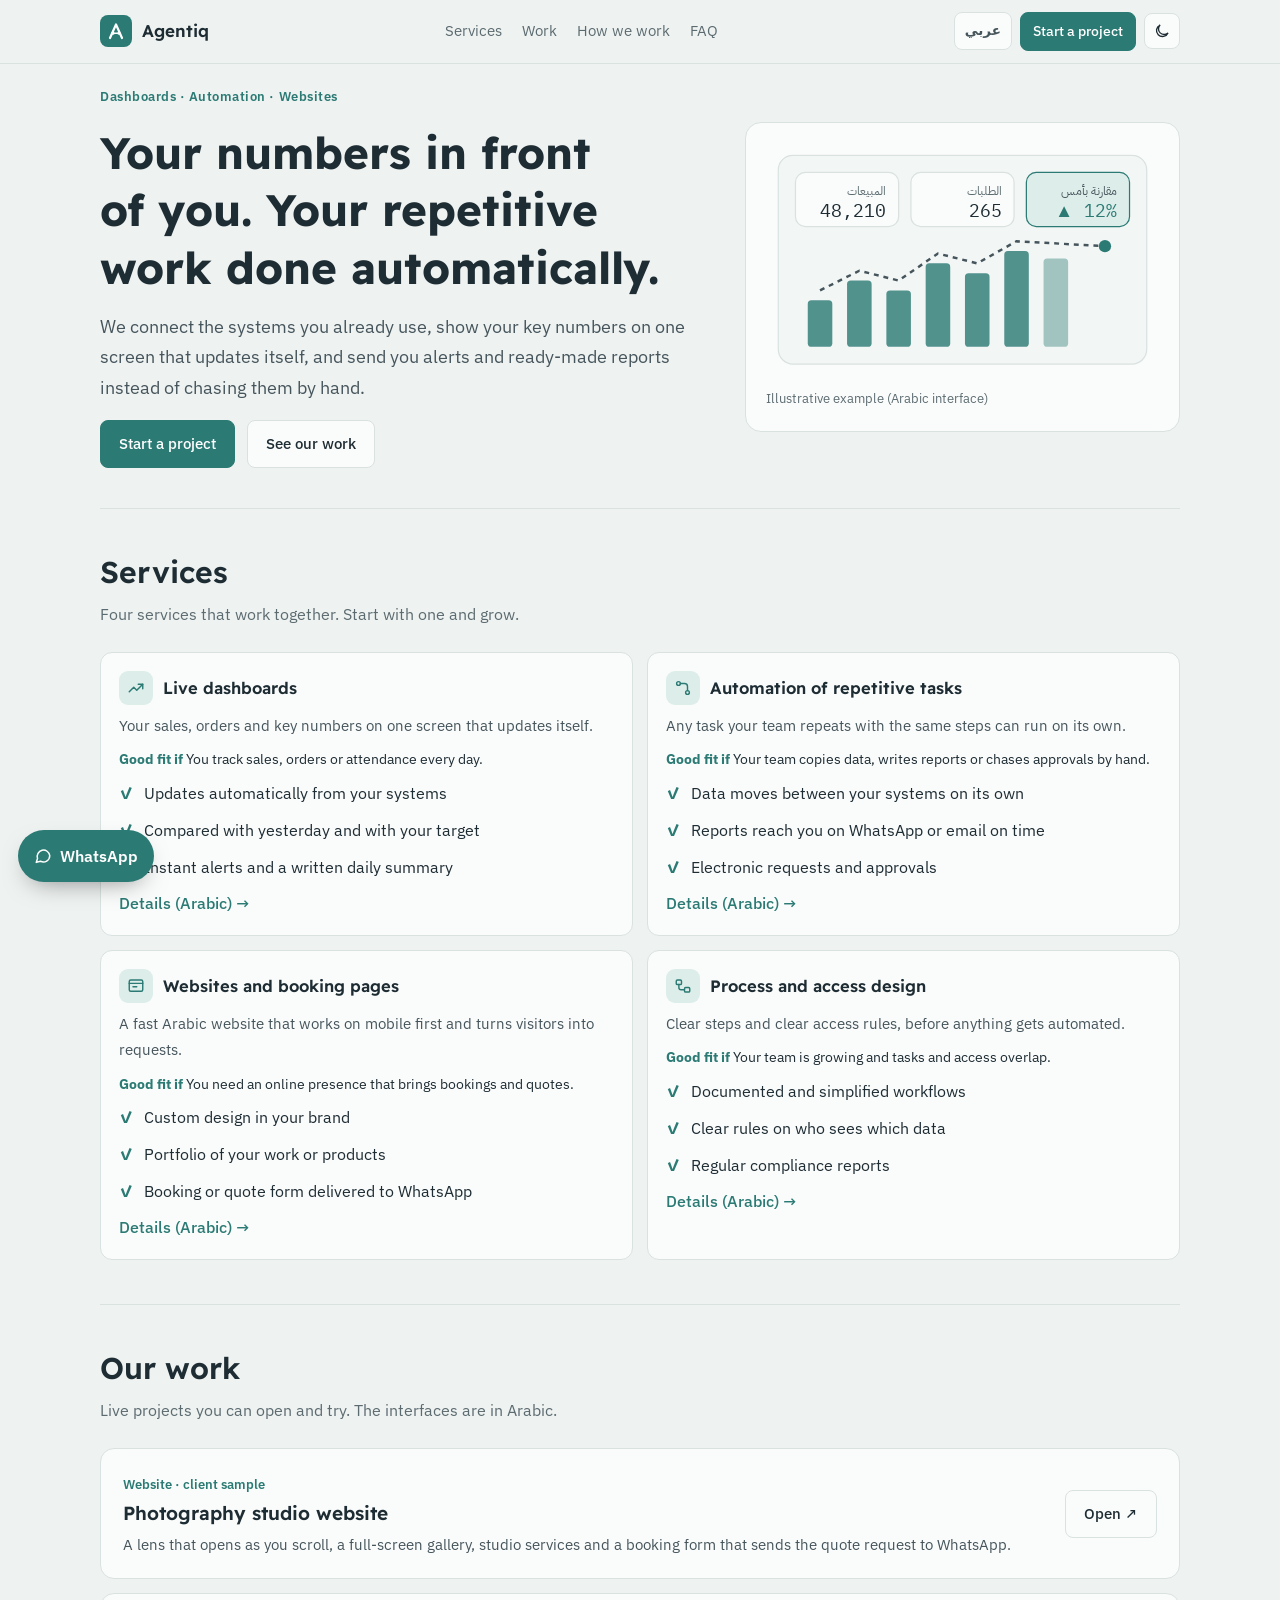
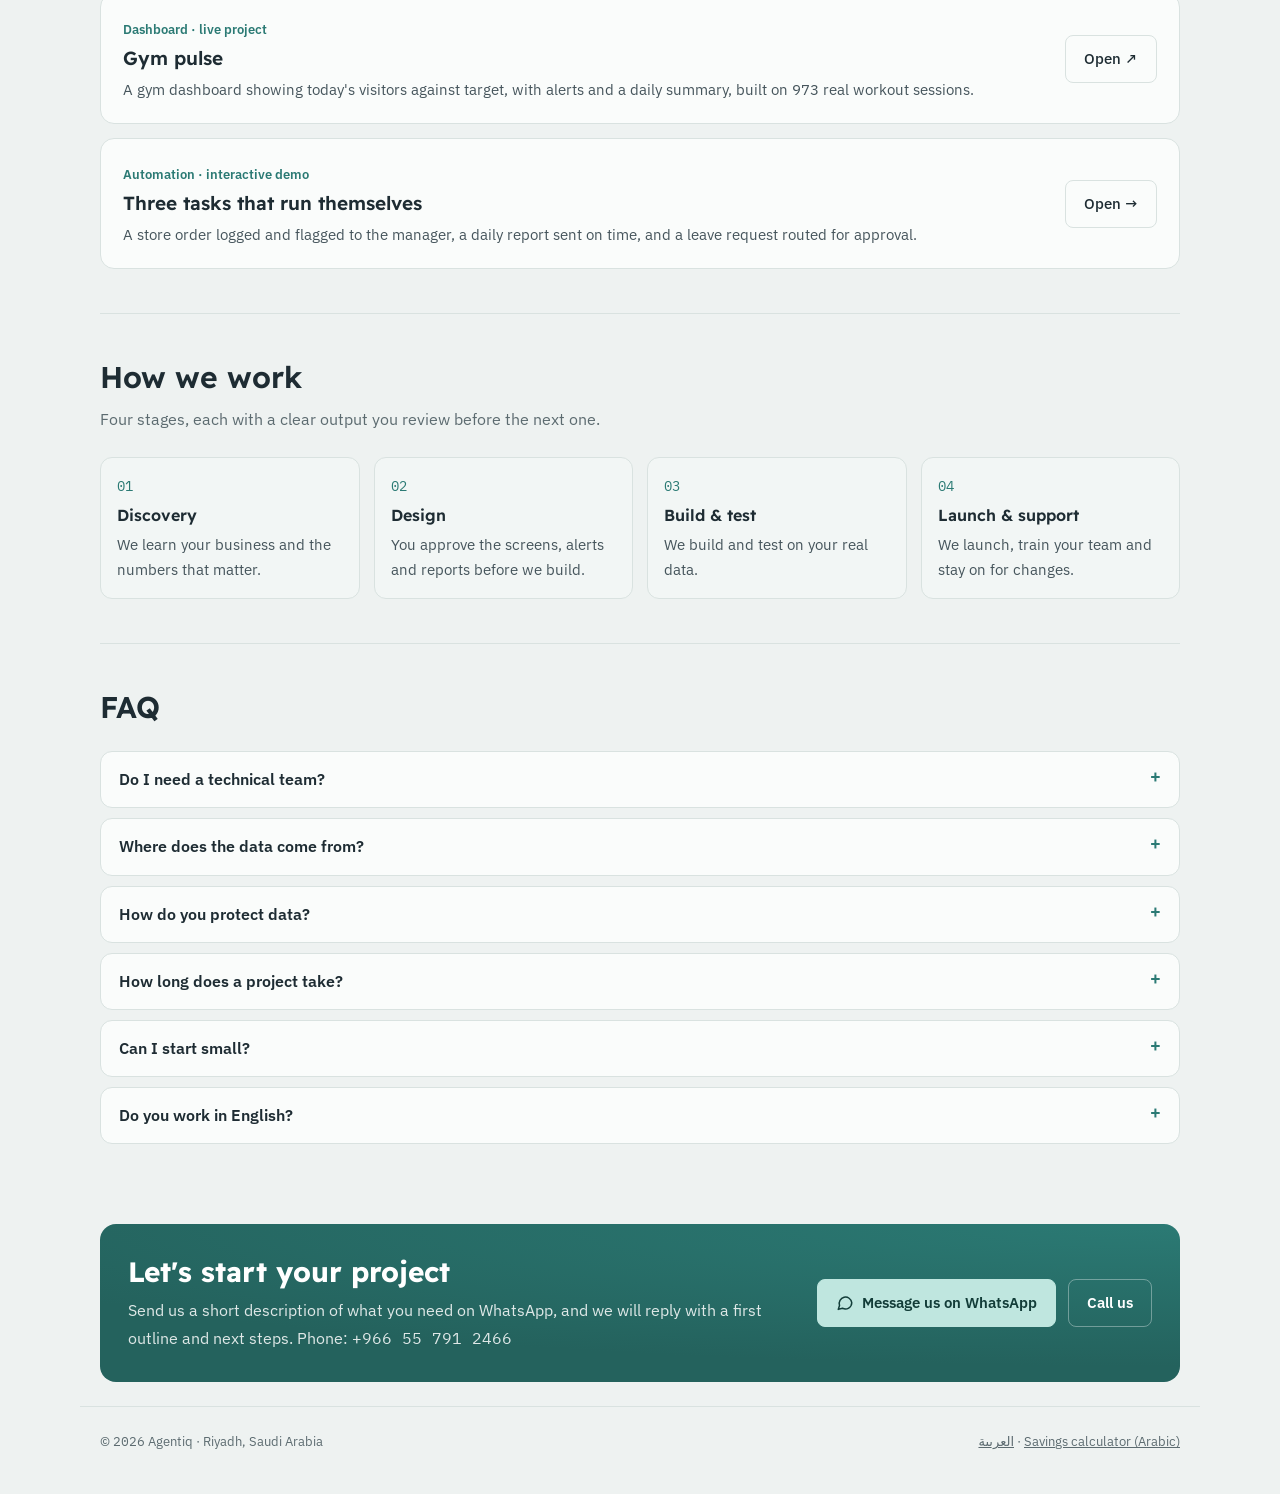
==== en/index.html @ 2d7ccf81 "صفحة لكل خدمة، نسخة إنجليزية، تجهيز قياس الزوار (معطّل حتى إضافة الكود) Co-Authored-By: Claude Opus " ====
<!doctype html>
<html lang="en" dir="ltr">
<head>
<meta charset="utf-8">
<meta name="viewport" content="width=device-width, initial-scale=1, viewport-fit=cover">
<title>Agentiq | Live dashboards, automation and websites</title>
<meta name="description" content="Agentiq builds live dashboards for your business numbers, automates repetitive tasks, and designs websites with booking forms. Based in Riyadh, Saudi Arabia.">
<link rel="canonical" href="https://sarahalolayan.github.io/en/"><link rel="alternate" hreflang="ar" href="https://sarahalolayan.github.io/"><link rel="alternate" hreflang="en" href="https://sarahalolayan.github.io/en/"><link rel="alternate" hreflang="x-default" href="https://sarahalolayan.github.io/">
<meta name="theme-color" content="#121B20" media="(prefers-color-scheme: dark)">
<meta name="theme-color" content="#EEF2F1" media="(prefers-color-scheme: light)">
<link rel="icon" href="data:image/svg+xml,%3Csvg xmlns='http://www.w3.org/2000/svg' viewBox='0 0 32 32'%3E%3Crect width='32' height='32' rx='8' fill='%232B7A74'/%3E%3Cpath d='M9 25 L16 8 L23 25' fill='none' stroke='white' stroke-width='3' stroke-linecap='round' stroke-linejoin='round'/%3E%3C/svg%3E">
<meta property="og:type" content="website"><meta property="og:site_name" content="Agentiq"><meta property="og:locale" content="en_US">
<meta property="og:url" content="https://sarahalolayan.github.io/en/"><meta property="og:title" content="Agentiq | Live dashboards, automation and websites"><meta property="og:description" content="Agentiq builds live dashboards for your business numbers, automates repetitive tasks, and designs websites with booking forms. Based in Riyadh, Saudi Arabia.">
<meta property="og:image" content="https://sarahalolayan.github.io/og.png"><meta name="twitter:card" content="summary_large_image">
<link rel="preconnect" href="https://fonts.googleapis.com"><link rel="preconnect" href="https://fonts.gstatic.com" crossorigin><link rel="stylesheet" href="https://fonts.googleapis.com/css2?family=IBM+Plex+Sans+Arabic:wght@400;500;600&family=IBM+Plex+Sans:wght@400;500;600&family=Readex+Pro:wght@500;600;700&family=IBM+Plex+Mono:wght@400;500&display=swap">
<link rel="stylesheet" href="/assets/site.css">
<script src="/assets/agentiq-config.js" defer></script>
<script type="application/ld+json">{"@context": "https://schema.org", "@type": "Organization", "name": "Agentiq", "url": "https://sarahalolayan.github.io/en/", "telephone": "+966557912466", "areaServed": "SA", "description": "Live dashboards, automation of repetitive tasks, websites with booking forms, and process design."}</script>
</head>
<body>
<a class="skip" href="#main">Skip to content</a>
<nav class="nav"><div class="wrap nav-in">
  <a class="brand" href="/en/" aria-label="Agentiq home"><span class="mark" aria-hidden="true"><svg width="20" height="20" viewBox="0 0 20 20" fill="none" stroke="currentColor" stroke-width="2.2" stroke-linecap="round" stroke-linejoin="round"><path d="M4 17 L10 3.5 L16 17"/><circle cx="7" cy="12.2" r="1.6" fill="currentColor" stroke="none"/><circle cx="13" cy="12.2" r="1.6" fill="currentColor" stroke="none"/><path d="M8.6 12.2 H11.4" stroke-width="1.6"/></svg></span><span>Agentiq</span></a>
  <div class="links" id="links"><a href="#services">Services</a><a href="#work">Work</a><a href="#how">How we work</a><a href="#faq">FAQ</a></div>
  <div class="nav-r"><a class="lang" href="/" lang="ar" hreflang="ar">عربي</a><a class="btn primary sm" href="#contact">Start a project</a>
    <button class="icon-btn" id="theme" type="button" aria-label="Toggle light and dark mode"><svg width="18" height="18" viewBox="0 0 24 24" fill="none" stroke="currentColor" stroke-width="1.8"><path d="M20 14.5A8 8 0 1 1 9.5 4a6.5 6.5 0 0 0 10.5 10.5z"/></svg></button>
    <button class="icon-btn menu-btn" id="menu" type="button" aria-label="Menu" aria-expanded="false" aria-controls="links"><svg width="18" height="18" viewBox="0 0 24 24" fill="none" stroke="currentColor" stroke-width="1.8" stroke-linecap="round"><path d="M4 7h16M4 12h16M4 17h16"/></svg></button></div>
</div></nav>
<main class="wrap" id="main" tabindex="-1">
  <header class="page-hero">
    <div class="txt">
      <span class="eyebrow">Dashboards · Automation · Websites</span>
      <h1>Your numbers in front of you. Your repetitive work done automatically.</h1>
      <p>We connect the systems you already use, show your key numbers on one screen that updates itself, and send you alerts and ready-made reports instead of chasing them by hand.</p>
      <div class="cta-row"><a class="btn primary" href="#contact">Start a project</a><a class="btn" href="#work">See our work</a></div>
    </div>
    <div class="hero-card"><svg viewBox="0 0 320 190" aria-hidden="true"><rect x="10" y="10" width="300" height="170" rx="12" fill="var(--sunk)" stroke="var(--line)"/>
  <rect x="24" y="24" width="84" height="44" rx="8" fill="var(--surface)" stroke="var(--line)"/><text x="98" y="42" text-anchor="end" font-size="10" fill="var(--muted)" font-family="IBM Plex Sans Arabic">المبيعات</text><text x="98" y="60" text-anchor="end" font-size="15" fill="var(--ink)" font-family="IBM Plex Mono">48,210</text>
  <rect x="118" y="24" width="84" height="44" rx="8" fill="var(--surface)" stroke="var(--line)"/><text x="192" y="42" text-anchor="end" font-size="10" fill="var(--muted)" font-family="IBM Plex Sans Arabic">الطلبات</text><text x="192" y="60" text-anchor="end" font-size="15" fill="var(--ink)" font-family="IBM Plex Mono">265</text>
  <rect x="212" y="24" width="84" height="44" rx="8" fill="var(--accent-soft)" stroke="var(--accent)"/><text x="286" y="42" text-anchor="end" font-size="10" fill="var(--ink-2)" font-family="IBM Plex Sans Arabic">مقارنة بأمس</text><text x="286" y="60" text-anchor="end" font-size="15" fill="var(--accent)" font-family="IBM Plex Mono">▲ 12%</text>
  <g fill="var(--accent)" opacity=".8"><rect x="34" y="128" width="20" height="38" rx="3"/><rect x="66" y="112" width="20" height="54" rx="3"/><rect x="98" y="120" width="20" height="46" rx="3"/><rect x="130" y="98" width="20" height="68" rx="3"/><rect x="162" y="106" width="20" height="60" rx="3"/><rect x="194" y="88" width="20" height="78" rx="3"/><rect x="226" y="94" width="20" height="72" rx="3" opacity=".5"/></g>
  <path fill="none" d="M44 120 L76 104 L108 112 L140 90 L172 98 L204 80 L276 84" fill="none" stroke="var(--ink-2)" stroke-width="2" stroke-dasharray="4 4"/><circle cx="276" cy="84" r="5" fill="var(--accent)"/></svg><span class="cap">Illustrative example (Arabic interface)</span></div>
  </header>

  <section class="block" id="services"><div class="block-head"><h2>Services</h2><p>Four services that work together. Start with one and grow.</p></div><div class="grid g2"><article class="tile"><h3><span class="ic"><svg width="18" height="18" viewBox="0 0 24 24" fill="none" stroke="currentColor" stroke-width="1.9" stroke-linecap="round" stroke-linejoin="round" aria-hidden="true"><path d="M3 17l6-6 4 4 8-8"/><path d="M15 7h6v6"/></svg></span>Live dashboards</h3><p>Your sales, orders and key numbers on one screen that updates itself.</p><p style="font-size:14px;color:var(--ink)"><b style="color:var(--accent)">Good fit if</b> You track sales, orders or attendance every day.</p>
      <ul class="checks" style="font-size:14px"><li>Updates automatically from your systems</li><li>Compared with yesterday and with your target</li><li>Instant alerts and a written daily summary</li></ul><a href="/services/dashboards/" hreflang="ar" style="font-weight:500;text-decoration:none">Details (Arabic) →</a></article><article class="tile"><h3><span class="ic"><svg width="18" height="18" viewBox="0 0 24 24" fill="none" stroke="currentColor" stroke-width="1.9" stroke-linecap="round" stroke-linejoin="round" aria-hidden="true"><circle cx="6" cy="6" r="2.5"/><circle cx="18" cy="18" r="2.5"/><path d="M8.5 6H14a4 4 0 0 1 4 4v5.5"/></svg></span>Automation of repetitive tasks</h3><p>Any task your team repeats with the same steps can run on its own.</p><p style="font-size:14px;color:var(--ink)"><b style="color:var(--accent)">Good fit if</b> Your team copies data, writes reports or chases approvals by hand.</p>
      <ul class="checks" style="font-size:14px"><li>Data moves between your systems on its own</li><li>Reports reach you on WhatsApp or email on time</li><li>Electronic requests and approvals</li></ul><a href="/services/automation/" hreflang="ar" style="font-weight:500;text-decoration:none">Details (Arabic) →</a></article><article class="tile"><h3><span class="ic"><svg width="18" height="18" viewBox="0 0 24 24" fill="none" stroke="currentColor" stroke-width="1.9" stroke-linecap="round" stroke-linejoin="round" aria-hidden="true"><rect x="3" y="4" width="18" height="15" rx="2"/><path d="M3 8.5h18"/><path d="M8 13h5"/></svg></span>Websites and booking pages</h3><p>A fast Arabic website that works on mobile first and turns visitors into requests.</p><p style="font-size:14px;color:var(--ink)"><b style="color:var(--accent)">Good fit if</b> You need an online presence that brings bookings and quotes.</p>
      <ul class="checks" style="font-size:14px"><li>Custom design in your brand</li><li>Portfolio of your work or products</li><li>Booking or quote form delivered to WhatsApp</li></ul><a href="/services/websites/" hreflang="ar" style="font-weight:500;text-decoration:none">Details (Arabic) →</a></article><article class="tile"><h3><span class="ic"><svg width="18" height="18" viewBox="0 0 24 24" fill="none" stroke="currentColor" stroke-width="1.9" stroke-linecap="round" stroke-linejoin="round" aria-hidden="true"><rect x="3" y="4" width="7" height="6" rx="1.5"/><rect x="14" y="14" width="7" height="6" rx="1.5"/><path d="M6.5 10v4a3 3 0 0 0 3 3H14"/></svg></span>Process and access design</h3><p>Clear steps and clear access rules, before anything gets automated.</p><p style="font-size:14px;color:var(--ink)"><b style="color:var(--accent)">Good fit if</b> Your team is growing and tasks and access overlap.</p>
      <ul class="checks" style="font-size:14px"><li>Documented and simplified workflows</li><li>Clear rules on who sees which data</li><li>Regular compliance reports</li></ul><a href="/services/process/" hreflang="ar" style="font-weight:500;text-decoration:none">Details (Arabic) →</a></article></div></section>
  <section class="block" id="work"><div class="block-head"><h2>Our work</h2><p>Live projects you can open and try. The interfaces are in Arabic.</p></div><div class="grid"><div class="example"><div><small>Website · client sample</small><h3>Photography studio website</h3><p>A lens that opens as you scroll, a full-screen gallery, studio services and a booking form that sends the quote request to WhatsApp.</p></div><a class="btn" href="https://sarahalolayan.github.io/demos/bahrawi/" target="_blank" rel="noopener">Open ↗</a></div><div class="example"><div><small>Dashboard · live project</small><h3>Gym pulse</h3><p>A gym dashboard showing today's visitors against target, with alerts and a daily summary, built on 973 real workout sessions.</p></div><a class="btn" href="https://sarahalolayan.github.io/nabd-alnadi/" target="_blank" rel="noopener">Open ↗</a></div><div class="example"><div><small>Automation · interactive demo</small><h3>Three tasks that run themselves</h3><p>A store order logged and flagged to the manager, a daily report sent on time, and a leave request routed for approval.</p></div><a class="btn" href="https://sarahalolayan.github.io/#lab">Open →</a></div></div></section>
  <section class="block" id="how"><div class="block-head"><h2>How we work</h2><p>Four stages, each with a clear output you review before the next one.</p></div><ol class="steps"><li><span class="n">01</span><h3>Discovery</h3><p>We learn your business and the numbers that matter.</p></li><li><span class="n">02</span><h3>Design</h3><p>You approve the screens, alerts and reports before we build.</p></li><li><span class="n">03</span><h3>Build & test</h3><p>We build and test on your real data.</p></li><li><span class="n">04</span><h3>Launch & support</h3><p>We launch, train your team and stay on for changes.</p></li></ol></section>
  <section class="block" id="faq"><div class="block-head"><h2>FAQ</h2></div><div class="faqs"><details class="faq"><summary>Do I need a technical team?</summary><p>No. We build and connect everything; your team just uses the result.</p></details><details class="faq"><summary>Where does the data come from?</summary><p>From the systems you already use: Excel or Google Sheets, your online store (Salla, Zid), point of sale, or a database.</p></details><details class="faq"><summary>How do you protect data?</summary><p>Each user gets only the access they need, and the data stays yours.</p></details><details class="faq"><summary>How long does a project take?</summary><p>It depends on the scope. We set the timeline after the discovery session, before any work starts.</p></details><details class="faq"><summary>Can I start small?</summary><p>Yes. Start with one dashboard or one automated task, then grow.</p></details><details class="faq"><summary>Do you work in English?</summary><p>Yes. We work in Arabic and English. Most of our live samples are in Arabic.</p></details></div></section>
  <div class="band" id="contact"><div><h2>Let's start your project</h2><p>Send us a short description of what you need on WhatsApp, and we will reply with a first outline and next steps. Phone: <span class="num">+966 55 791 2466</span></p></div>
    <div class="cta-row"><a class="btn" href="https://wa.me/966557912466?text=Hello%2C%20I%20would%20like%20to%20discuss%20a%20project%20with%20Agentiq." target="_blank" rel="noopener"><svg width="18" height="18" viewBox="0 0 24 24" fill="none" stroke="currentColor" stroke-width="2" stroke-linecap="round" stroke-linejoin="round" aria-hidden="true"><path d="M21 11.5a8.4 8.4 0 0 1-12.4 7.4L3 20.5l1.7-5.3A8.4 8.4 0 1 1 21 11.5z"/></svg>Message us on WhatsApp</a><a class="btn ghost" href="tel:+966557912466">Call us</a></div></div>
</main>
<footer class="wrap"><span>© <span class="num" id="year">2026</span> Agentiq · Riyadh, Saudi Arabia</span><span><a href="/" lang="ar">العربية</a> · <a href="/hours/" lang="ar">Savings calculator (Arabic)</a></span></footer>
<a class="fab" href="https://wa.me/966557912466?text=Hello%2C%20I%20would%20like%20to%20discuss%20a%20project%20with%20Agentiq." target="_blank" rel="noopener" aria-label="Message us on WhatsApp"><svg width="18" height="18" viewBox="0 0 24 24" fill="none" stroke="currentColor" stroke-width="2" stroke-linecap="round" stroke-linejoin="round" aria-hidden="true"><path d="M21 11.5a8.4 8.4 0 0 1-12.4 7.4L3 20.5l1.7-5.3A8.4 8.4 0 1 1 21 11.5z"/></svg><span>WhatsApp</span></a>
<script src="/assets/site.js" defer></script>
</body></html>
---- assets/site.css ----
/* Shared styles for the service pages and the English page. Same calm teal palette as the home page. */
[hidden]{display:none!important}
.sr-only{position:absolute!important;width:1px;height:1px;padding:0;margin:-1px;overflow:hidden;clip:rect(0 0 0 0);white-space:nowrap;border:0}
:root{
  --bg:#EEF2F1; --surface:#FAFCFB; --sunk:#F2F6F5; --ink:#1E2C33; --ink-2:#46555C; --muted:#5C6B70; --line:#D9E2E0; --grid:#E6ECEA;
  --accent:#2B7A74; --accent-ink:#FFFFFF; --accent-soft:#DDEEEA; --mint:#BFE6DF; --deep:#24625D; --deep-2:#2B7A74;
  --f-display:"Readex Pro","IBM Plex Sans Arabic",Tahoma,sans-serif;
  --f-body:"IBM Plex Sans Arabic",Tahoma,"Segoe UI",sans-serif;
  --f-data:"IBM Plex Mono",ui-monospace,Consolas,monospace;
}
@media (prefers-color-scheme: dark){:root:not([data-theme="light"]){
  --bg:#121B20; --surface:#18242A; --sunk:#151F25; --ink:#D5DFE0; --ink-2:#AFBDBF; --muted:#8A9A9C; --line:#273539; --grid:#202D32;
  --accent:#5FAFA6; --accent-ink:#0E2422; --accent-soft:#1C3633; --mint:#A9D9D1; --deep:#1C4B47; --deep-2:#245A55; color-scheme:dark}}
:root[data-theme="dark"]{
  --bg:#121B20; --surface:#18242A; --sunk:#151F25; --ink:#D5DFE0; --ink-2:#AFBDBF; --muted:#8A9A9C; --line:#273539; --grid:#202D32;
  --accent:#5FAFA6; --accent-ink:#0E2422; --accent-soft:#1C3633; --mint:#A9D9D1; --deep:#1C4B47; --deep-2:#245A55; color-scheme:dark}
html[lang="en"]{--f-display:"Readex Pro",system-ui,sans-serif;--f-body:"IBM Plex Sans",system-ui,"Segoe UI",sans-serif}

*{box-sizing:border-box}
html{scroll-behavior:smooth}
body{margin:0;background:var(--bg);color:var(--ink);font-family:var(--f-body);font-size:16px;line-height:1.75}
.wrap{max-width:1120px;margin-inline:auto;padding-inline:20px}
h1,h2,h3{font-family:var(--f-display);text-wrap:balance;margin:0;line-height:1.3}
p{margin:0}
a{color:var(--accent)}
button{font:inherit;color:inherit}
:focus-visible{outline:2px solid var(--accent);outline-offset:2px}
.num{font-family:var(--f-data);font-variant-numeric:tabular-nums;direction:ltr;unicode-bidi:isolate}
.skip{position:absolute;inset-inline-start:12px;top:-60px;background:var(--surface);padding:8px 14px;border-radius:8px;z-index:50}
.skip:focus{top:12px}

/* nav */
.nav{position:sticky;top:env(safe-area-inset-top,0px);z-index:20;background:color-mix(in srgb,var(--bg) 90%,transparent);backdrop-filter:blur(8px);border-bottom:1px solid var(--line)}
.nav-in{display:flex;align-items:center;justify-content:space-between;gap:16px;padding-block:12px}
.brand{display:flex;align-items:center;gap:10px;font-family:var(--f-display);font-weight:600;font-size:17px;color:var(--ink);text-decoration:none}
.mark{width:32px;height:32px;border-radius:8px;background:var(--accent);color:var(--accent-ink);display:grid;place-items:center}
.links{display:flex;gap:20px;font-size:15px;align-items:center}
.links a{color:var(--muted);text-decoration:none}
.links a:hover,.links a[aria-current="page"]{color:var(--ink)}
.nav-r{display:flex;gap:8px;align-items:center}
.icon-btn{width:36px;height:36px;border-radius:8px;border:1px solid var(--line);background:var(--surface);display:grid;place-items:center;cursor:pointer}
.menu-btn{display:none}
.lang{font-size:13.5px;font-weight:600;padding:6px 10px;border:1px solid var(--line);border-radius:8px;text-decoration:none;color:var(--ink-2);background:var(--surface)}

/* buttons */
.btn{display:inline-flex;align-items:center;justify-content:center;gap:8px;padding:10px 18px;border-radius:8px;border:1px solid var(--line);background:var(--surface);color:var(--ink);text-decoration:none;cursor:pointer;font-weight:500;font-size:15px}
.btn:hover{border-color:var(--ink-2)}
.btn.primary{background:var(--accent);border-color:var(--accent);color:var(--accent-ink)}
.btn.primary:hover{filter:brightness(1.06)}
.btn.sm{padding:6px 12px;font-size:14px}
.cta-row{display:flex;gap:12px;flex-wrap:wrap}

/* page head */
.crumbs{font-size:13.5px;color:var(--muted);padding-top:22px;display:flex;gap:8px;flex-wrap:wrap}
.crumbs a{color:var(--muted);text-decoration:none}
.crumbs a:hover{color:var(--ink)}
.page-hero{display:grid;grid-template-columns:minmax(0,1.4fr) minmax(0,1fr);gap:36px;align-items:center;padding-block:22px 40px}
.page-hero .txt{display:grid;gap:16px}
.eyebrow{font-size:13px;letter-spacing:.04em;color:var(--accent);font-weight:600}
.page-hero h1{font-size:clamp(28px,4.4vw,44px);font-weight:700}
.page-hero p{color:var(--ink-2);font-size:17.5px;max-width:60ch}
.hero-card{background:var(--surface);border:1px solid var(--line);border-radius:16px;padding:20px;display:grid;gap:12px}
.hero-card svg{width:100%;height:auto;display:block}
.hero-card .cap{font-size:13px;color:var(--muted)}

/* sections */
section.block{padding-block:44px;display:grid;gap:24px;border-top:1px solid var(--line)}
.block-head{display:grid;gap:8px;max-width:680px}
.block-head h2{font-size:clamp(23px,3vw,30px);font-weight:600}
.block-head p{color:var(--muted)}
.grid{display:grid;gap:14px}
.g2{grid-template-columns:repeat(2,minmax(0,1fr))}
.g3{grid-template-columns:repeat(3,minmax(0,1fr))}
.g4{grid-template-columns:repeat(4,minmax(0,1fr))}
.tile{background:var(--surface);border:1px solid var(--line);border-radius:12px;padding:18px;display:grid;gap:8px;align-content:start}
.tile h3{font-size:16.5px;font-weight:600;display:flex;gap:10px;align-items:center}
.tile p{color:var(--ink-2);font-size:15px}
.tile .ic{width:34px;height:34px;border-radius:9px;background:var(--accent-soft);color:var(--accent);display:grid;place-items:center;flex:none}
.checks{list-style:none;margin:0;padding:0;display:grid;gap:10px}
.checks li{display:flex;gap:10px;align-items:baseline;font-size:15.5px}
.checks li::before{content:"✓";color:var(--accent);font-weight:700;flex:none}
.example{display:grid;grid-template-columns:minmax(0,1fr) auto;gap:18px;align-items:center;background:var(--surface);border:1px solid var(--line);border-radius:14px;padding:20px 22px}
.example small{color:var(--accent);font-weight:600;font-size:12.5px}
.example h3{font-size:19px;font-weight:600;margin-top:4px}
.example p{color:var(--ink-2);font-size:15px;margin-top:6px}
.steps{list-style:none;margin:0;padding:0;display:grid;grid-template-columns:repeat(4,minmax(0,1fr));gap:14px;counter-reset:s}
.steps li{display:grid;gap:6px;padding:16px;border-radius:12px;background:var(--sunk);border:1px solid var(--line)}
.steps .n{font-family:var(--f-data);color:var(--accent);font-size:14px}
.steps h3{font-size:16px;font-weight:600}
.steps p{font-size:14.5px;color:var(--ink-2)}
.faqs{display:grid;gap:10px}
.faq{background:var(--surface);border:1px solid var(--line);border-radius:12px;padding:14px 18px}
.faq summary{cursor:pointer;font-weight:600;font-size:15.5px;list-style:none;display:flex;justify-content:space-between;gap:12px}
.faq summary::-webkit-details-marker{display:none}
.faq summary::after{content:"+";color:var(--accent);font-family:var(--f-data);font-size:18px;line-height:1}
.faq[open] summary::after{content:"−"}
.faq p{margin-top:8px;color:var(--ink-2);font-size:15px}
.band{border-radius:16px;padding:30px 28px;background:radial-gradient(120% 90% at 100% 0%,var(--deep-2),var(--deep));color:#fff;display:grid;grid-template-columns:minmax(0,1fr) auto;gap:20px;align-items:center;margin-block:36px 24px}
.band h2{font-size:clamp(21px,2.8vw,28px)}
.band p{opacity:.85;margin-top:6px}
.band .btn{background:var(--mint);border-color:var(--mint);color:#123C38;font-weight:600}
.band .btn.ghost{background:transparent;color:#fff;border-color:rgba(255,255,255,.35)}
.others{display:grid;grid-template-columns:repeat(3,minmax(0,1fr));gap:12px}
.others a{display:grid;gap:2px;padding:14px 16px;border-radius:12px;border:1px solid var(--line);background:var(--surface);text-decoration:none;color:var(--ink)}
.others a:hover{border-color:var(--accent)}
.others b{font-weight:600}
.others small{color:var(--muted)}
footer{padding-block:24px 40px;color:var(--muted);font-size:13px;border-top:1px solid var(--line);display:flex;justify-content:space-between;gap:12px;flex-wrap:wrap}
footer a{color:var(--muted)}
.fab{position:fixed;inset-inline-start:18px;bottom:calc(18px + env(safe-area-inset-bottom,0px));z-index:30;display:flex;align-items:center;gap:8px;padding:12px 16px;border-radius:99px;background:var(--accent);color:var(--accent-ink);text-decoration:none;font-weight:600;box-shadow:0 10px 26px -12px rgba(0,0,0,.5)}

@media (max-width:900px){
  .page-hero{grid-template-columns:minmax(0,1fr)}
  .g3,.g4,.steps,.others{grid-template-columns:repeat(2,minmax(0,1fr))}
  .band{grid-template-columns:minmax(0,1fr)}
}
@media (max-width:720px){
  .links{display:none}
  .links.open{display:grid;position:absolute;top:100%;inset-inline:0;background:var(--surface);border-bottom:1px solid var(--line);padding:12px 20px;gap:12px}
  .menu-btn{display:grid}
}
@media (max-width:560px){
  .wrap{padding-inline:16px}
  .g2,.g3,.g4,.steps,.others{grid-template-columns:minmax(0,1fr)}
  .example{grid-template-columns:minmax(0,1fr)}
  .fab span{display:none}
}
@media (prefers-reduced-motion:reduce){*{animation:none!important;transition:none!important}html{scroll-behavior:auto}}
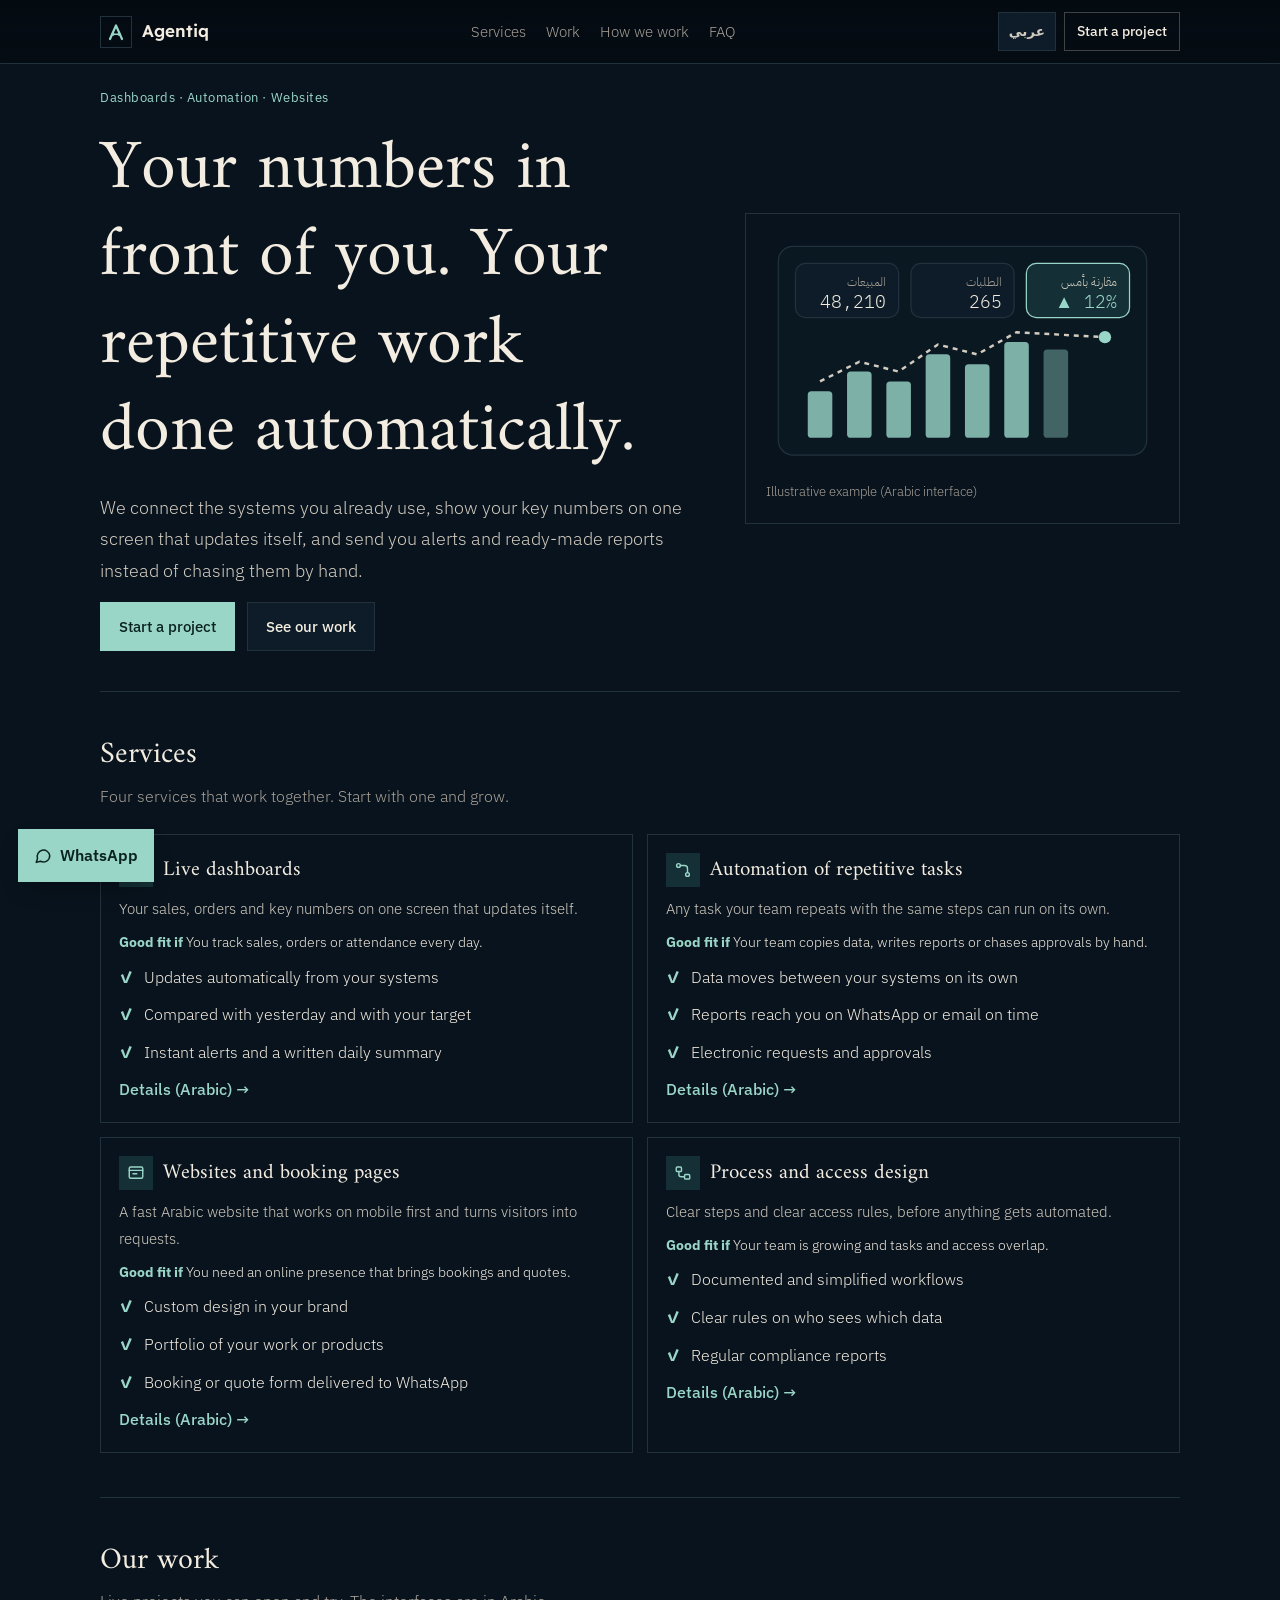
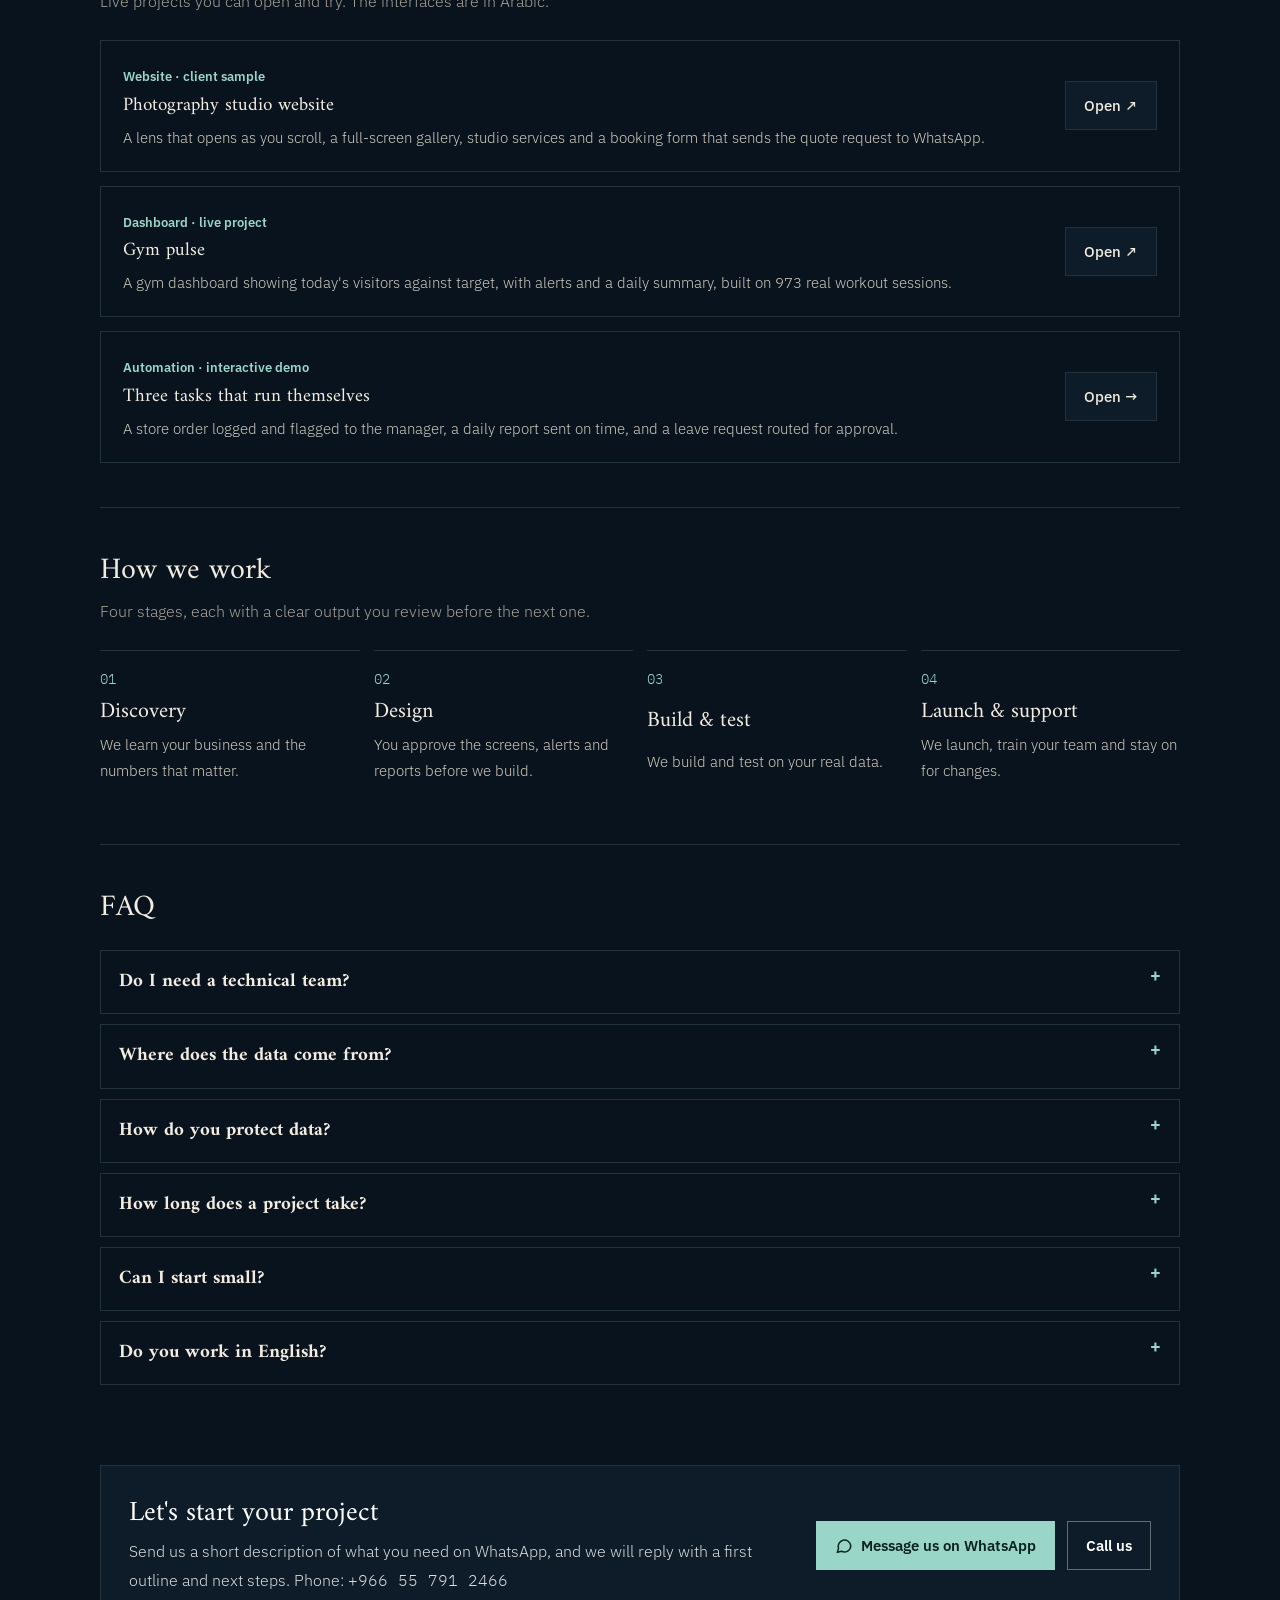
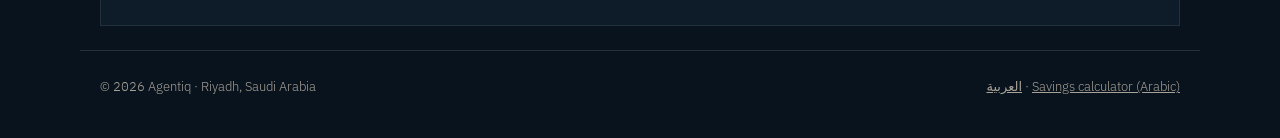
==== commit f3504fd9: "توحيد كل الصفحات على الأسلوب السينمائي: الخدمات، الإنجليزية، الحاسبة، وجرّب بنفسك Co-Authored-By: Cl" ====
--- a/en/index.html
+++ b/en/index.html
@@ -6,13 +6,12 @@
 <title>Agentiq | Live dashboards, automation and websites</title>
 <meta name="description" content="Agentiq builds live dashboards for your business numbers, automates repetitive tasks, and designs websites with booking forms. Based in Riyadh, Saudi Arabia.">
 <link rel="canonical" href="https://sarahalolayan.github.io/en/"><link rel="alternate" hreflang="ar" href="https://sarahalolayan.github.io/"><link rel="alternate" hreflang="en" href="https://sarahalolayan.github.io/en/"><link rel="alternate" hreflang="x-default" href="https://sarahalolayan.github.io/">
-<meta name="theme-color" content="#121B20" media="(prefers-color-scheme: dark)">
-<meta name="theme-color" content="#EEF2F1" media="(prefers-color-scheme: light)">
-<link rel="icon" href="data:image/svg+xml,%3Csvg xmlns='http://www.w3.org/2000/svg' viewBox='0 0 32 32'%3E%3Crect width='32' height='32' rx='8' fill='%232B7A74'/%3E%3Cpath d='M9 25 L16 8 L23 25' fill='none' stroke='white' stroke-width='3' stroke-linecap='round' stroke-linejoin='round'/%3E%3C/svg%3E">
+<meta name="theme-color" content="#08131d">
+<link rel="icon" href="data:image/svg+xml,%3Csvg xmlns='http://www.w3.org/2000/svg' viewBox='0 0 32 32'%3E%3Crect width='32' height='32' rx='8' fill='%2308131d'/%3E%3Cpath d='M9 25 L16 8 L23 25' fill='none' stroke='%239ad6c8' stroke-width='3' stroke-linecap='round' stroke-linejoin='round'/%3E%3C/svg%3E">
 <meta property="og:type" content="website"><meta property="og:site_name" content="Agentiq"><meta property="og:locale" content="en_US">
 <meta property="og:url" content="https://sarahalolayan.github.io/en/"><meta property="og:title" content="Agentiq | Live dashboards, automation and websites"><meta property="og:description" content="Agentiq builds live dashboards for your business numbers, automates repetitive tasks, and designs websites with booking forms. Based in Riyadh, Saudi Arabia.">
 <meta property="og:image" content="https://sarahalolayan.github.io/og.png"><meta name="twitter:card" content="summary_large_image">
-<link rel="preconnect" href="https://fonts.googleapis.com"><link rel="preconnect" href="https://fonts.gstatic.com" crossorigin><link rel="stylesheet" href="https://fonts.googleapis.com/css2?family=IBM+Plex+Sans+Arabic:wght@400;500;600&family=IBM+Plex+Sans:wght@400;500;600&family=Readex+Pro:wght@500;600;700&family=IBM+Plex+Mono:wght@400;500&display=swap">
+<link rel="preconnect" href="https://fonts.googleapis.com"><link rel="preconnect" href="https://fonts.gstatic.com" crossorigin><link rel="stylesheet" href="https://fonts.googleapis.com/css2?family=Amiri:wght@400;700&family=IBM+Plex+Sans+Arabic:wght@300;400;500;600&family=IBM+Plex+Sans:wght@300;400;500;600&family=Readex+Pro:wght@500;600;700&family=IBM+Plex+Mono:wght@400;500&display=swap">
 <link rel="stylesheet" href="/assets/site.css">
 <script src="/assets/agentiq-config.js" defer></script>
 <script type="application/ld+json">{"@context": "https://schema.org", "@type": "Organization", "name": "Agentiq", "url": "https://sarahalolayan.github.io/en/", "telephone": "+966557912466", "areaServed": "SA", "description": "Live dashboards, automation of repetitive tasks, websites with booking forms, and process design."}</script>
--- a/assets/site.css
+++ b/assets/site.css
@@ -1,49 +1,47 @@
-/* Shared styles for the service pages and the English page. Same calm teal palette as the home page. */
+/* Shared styles for the service pages and the English page, in the home page's look: deep navy, cream text, mint accent, Amiri headings, straight edges. */
 [hidden]{display:none!important}
 .sr-only{position:absolute!important;width:1px;height:1px;padding:0;margin:-1px;overflow:hidden;clip:rect(0 0 0 0);white-space:nowrap;border:0}
 :root{
-  --bg:#EEF2F1; --surface:#FAFCFB; --sunk:#F2F6F5; --ink:#1E2C33; --ink-2:#46555C; --muted:#5C6B70; --line:#D9E2E0; --grid:#E6ECEA;
-  --accent:#2B7A74; --accent-ink:#FFFFFF; --accent-soft:#DDEEEA; --mint:#BFE6DF; --deep:#24625D; --deep-2:#2B7A74;
-  --f-display:"Readex Pro","IBM Plex Sans Arabic",Tahoma,sans-serif;
+  --bg:#08131d; --surface:#0d1c28; --sunk:#0a1822; --ink:#f3ece0; --ink-2:#d2cbbf; --muted:#a8a197; --line:#22323d; --grid:#162630;
+  --accent:#9ad6c8; --accent-ink:#0b231f; --accent-soft:#143036; --mint:#9ad6c8; --deep:#102a33; --deep-2:#16343e;
+  --f-display:Amiri,"Noto Naskh Arabic",serif;
   --f-body:"IBM Plex Sans Arabic",Tahoma,"Segoe UI",sans-serif;
   --f-data:"IBM Plex Mono",ui-monospace,Consolas,monospace;
+  color-scheme:dark;
 }
-@media (prefers-color-scheme: dark){:root:not([data-theme="light"]){
-  --bg:#121B20; --surface:#18242A; --sunk:#151F25; --ink:#D5DFE0; --ink-2:#AFBDBF; --muted:#8A9A9C; --line:#273539; --grid:#202D32;
-  --accent:#5FAFA6; --accent-ink:#0E2422; --accent-soft:#1C3633; --mint:#A9D9D1; --deep:#1C4B47; --deep-2:#245A55; color-scheme:dark}}
-:root[data-theme="dark"]{
-  --bg:#121B20; --surface:#18242A; --sunk:#151F25; --ink:#D5DFE0; --ink-2:#AFBDBF; --muted:#8A9A9C; --line:#273539; --grid:#202D32;
-  --accent:#5FAFA6; --accent-ink:#0E2422; --accent-soft:#1C3633; --mint:#A9D9D1; --deep:#1C4B47; --deep-2:#245A55; color-scheme:dark}
-html[lang="en"]{--f-display:"Readex Pro",system-ui,sans-serif;--f-body:"IBM Plex Sans",system-ui,"Segoe UI",sans-serif}
+html[lang="en"]{--f-body:"IBM Plex Sans",system-ui,"Segoe UI",sans-serif}
 
 *{box-sizing:border-box}
 html{scroll-behavior:smooth}
-body{margin:0;background:var(--bg);color:var(--ink);font-family:var(--f-body);font-size:16px;line-height:1.75}
+body{margin:0;background:var(--bg);color:var(--ink);font-family:var(--f-body);font-size:16px;line-height:1.8;font-weight:300}
 .wrap{max-width:1120px;margin-inline:auto;padding-inline:20px}
-h1,h2,h3{font-family:var(--f-display);text-wrap:balance;margin:0;line-height:1.3}
+h1,h2,h3{font-family:var(--f-display);font-weight:400!important;text-wrap:balance;margin:0;line-height:1.25}
+.tile h3,.steps h3,.faq summary,.others b{font-family:var(--f-display);font-weight:400}
+.tile h3{font-size:21px!important}.steps h3{font-size:22px!important}.faq summary{font-size:19px!important}.others b{font-size:20px}
 p{margin:0}
 a{color:var(--accent)}
 button{font:inherit;color:inherit}
 :focus-visible{outline:2px solid var(--accent);outline-offset:2px}
 .num{font-family:var(--f-data);font-variant-numeric:tabular-nums;direction:ltr;unicode-bidi:isolate}
-.skip{position:absolute;inset-inline-start:12px;top:-60px;background:var(--surface);padding:8px 14px;border-radius:8px;z-index:50}
+.skip{position:absolute;inset-inline-start:12px;top:-60px;background:var(--surface);padding:8px 14px;border-radius:0;z-index:50}
 .skip:focus{top:12px}
 
 /* nav */
-.nav{position:sticky;top:env(safe-area-inset-top,0px);z-index:20;background:color-mix(in srgb,var(--bg) 90%,transparent);backdrop-filter:blur(8px);border-bottom:1px solid var(--line)}
+.nav{position:sticky;top:env(safe-area-inset-top,0px);z-index:20;background:linear-gradient(to bottom,rgba(4,10,16,.92),rgba(4,10,16,.7));backdrop-filter:blur(6px);border-bottom:1px solid var(--line)}
 .nav-in{display:flex;align-items:center;justify-content:space-between;gap:16px;padding-block:12px}
 .brand{display:flex;align-items:center;gap:10px;font-family:var(--f-display);font-weight:600;font-size:17px;color:var(--ink);text-decoration:none}
-.mark{width:32px;height:32px;border-radius:8px;background:var(--accent);color:var(--accent-ink);display:grid;place-items:center}
+.mark{width:32px;height:32px;border:1px solid var(--line);color:var(--accent);display:grid;place-items:center}
+.brand{font-family:"Readex Pro",sans-serif}
 .links{display:flex;gap:20px;font-size:15px;align-items:center}
 .links a{color:var(--muted);text-decoration:none}
 .links a:hover,.links a[aria-current="page"]{color:var(--ink)}
 .nav-r{display:flex;gap:8px;align-items:center}
-.icon-btn{width:36px;height:36px;border-radius:8px;border:1px solid var(--line);background:var(--surface);display:grid;place-items:center;cursor:pointer}
+.icon-btn{width:36px;height:36px;border-radius:0;border:1px solid var(--line);background:var(--surface);display:grid;place-items:center;cursor:pointer}
 .menu-btn{display:none}
-.lang{font-size:13.5px;font-weight:600;padding:6px 10px;border:1px solid var(--line);border-radius:8px;text-decoration:none;color:var(--ink-2);background:var(--surface)}
+.lang{font-size:13.5px;font-weight:600;padding:6px 10px;border:1px solid var(--line);border-radius:0;text-decoration:none;color:var(--ink-2);background:var(--surface)}
 
 /* buttons */
-.btn{display:inline-flex;align-items:center;justify-content:center;gap:8px;padding:10px 18px;border-radius:8px;border:1px solid var(--line);background:var(--surface);color:var(--ink);text-decoration:none;cursor:pointer;font-weight:500;font-size:15px}
+.btn{display:inline-flex;align-items:center;justify-content:center;gap:8px;padding:10px 18px;border-radius:0;border:1px solid var(--line);background:var(--surface);color:var(--ink);text-decoration:none;cursor:pointer;font-weight:500;font-size:15px}
 .btn:hover{border-color:var(--ink-2)}
 .btn.primary{background:var(--accent);border-color:var(--accent);color:var(--accent-ink)}
 .btn.primary:hover{filter:brightness(1.06)}
@@ -59,7 +57,7 @@
 .eyebrow{font-size:13px;letter-spacing:.04em;color:var(--accent);font-weight:600}
 .page-hero h1{font-size:clamp(28px,4.4vw,44px);font-weight:700}
 .page-hero p{color:var(--ink-2);font-size:17.5px;max-width:60ch}
-.hero-card{background:var(--surface);border:1px solid var(--line);border-radius:16px;padding:20px;display:grid;gap:12px}
+.hero-card{background:var(--surface);border:1px solid var(--line);border-radius:0;padding:20px;display:grid;gap:12px}
 .hero-card svg{width:100%;height:auto;display:block}
 .hero-card .cap{font-size:13px;color:var(--muted)}
 
@@ -72,42 +70,42 @@
 .g2{grid-template-columns:repeat(2,minmax(0,1fr))}
 .g3{grid-template-columns:repeat(3,minmax(0,1fr))}
 .g4{grid-template-columns:repeat(4,minmax(0,1fr))}
-.tile{background:var(--surface);border:1px solid var(--line);border-radius:12px;padding:18px;display:grid;gap:8px;align-content:start}
+.tile{background:var(--surface);border:1px solid var(--line);border-radius:0;padding:18px;display:grid;gap:8px;align-content:start}
 .tile h3{font-size:16.5px;font-weight:600;display:flex;gap:10px;align-items:center}
 .tile p{color:var(--ink-2);font-size:15px}
-.tile .ic{width:34px;height:34px;border-radius:9px;background:var(--accent-soft);color:var(--accent);display:grid;place-items:center;flex:none}
+.tile .ic{width:34px;height:34px;border-radius:0;background:var(--accent-soft);color:var(--accent);display:grid;place-items:center;flex:none}
 .checks{list-style:none;margin:0;padding:0;display:grid;gap:10px}
 .checks li{display:flex;gap:10px;align-items:baseline;font-size:15.5px}
 .checks li::before{content:"✓";color:var(--accent);font-weight:700;flex:none}
-.example{display:grid;grid-template-columns:minmax(0,1fr) auto;gap:18px;align-items:center;background:var(--surface);border:1px solid var(--line);border-radius:14px;padding:20px 22px}
+.example{display:grid;grid-template-columns:minmax(0,1fr) auto;gap:18px;align-items:center;background:var(--surface);border:1px solid var(--line);border-radius:0;padding:20px 22px}
 .example small{color:var(--accent);font-weight:600;font-size:12.5px}
 .example h3{font-size:19px;font-weight:600;margin-top:4px}
 .example p{color:var(--ink-2);font-size:15px;margin-top:6px}
 .steps{list-style:none;margin:0;padding:0;display:grid;grid-template-columns:repeat(4,minmax(0,1fr));gap:14px;counter-reset:s}
-.steps li{display:grid;gap:6px;padding:16px;border-radius:12px;background:var(--sunk);border:1px solid var(--line)}
+.steps li{display:grid;gap:6px;padding:16px;border-radius:0;background:var(--sunk);border:1px solid var(--line)}
 .steps .n{font-family:var(--f-data);color:var(--accent);font-size:14px}
 .steps h3{font-size:16px;font-weight:600}
 .steps p{font-size:14.5px;color:var(--ink-2)}
 .faqs{display:grid;gap:10px}
-.faq{background:var(--surface);border:1px solid var(--line);border-radius:12px;padding:14px 18px}
+.faq{background:var(--surface);border:1px solid var(--line);border-radius:0;padding:14px 18px}
 .faq summary{cursor:pointer;font-weight:600;font-size:15.5px;list-style:none;display:flex;justify-content:space-between;gap:12px}
 .faq summary::-webkit-details-marker{display:none}
 .faq summary::after{content:"+";color:var(--accent);font-family:var(--f-data);font-size:18px;line-height:1}
 .faq[open] summary::after{content:"−"}
 .faq p{margin-top:8px;color:var(--ink-2);font-size:15px}
-.band{border-radius:16px;padding:30px 28px;background:radial-gradient(120% 90% at 100% 0%,var(--deep-2),var(--deep));color:#fff;display:grid;grid-template-columns:minmax(0,1fr) auto;gap:20px;align-items:center;margin-block:36px 24px}
+.band{border-radius:0;padding:30px 28px;background:radial-gradient(120% 90% at 100% 0%,var(--deep-2),var(--deep));color:#fff;display:grid;grid-template-columns:minmax(0,1fr) auto;gap:20px;align-items:center;margin-block:36px 24px}
 .band h2{font-size:clamp(21px,2.8vw,28px)}
 .band p{opacity:.85;margin-top:6px}
 .band .btn{background:var(--mint);border-color:var(--mint);color:#123C38;font-weight:600}
 .band .btn.ghost{background:transparent;color:#fff;border-color:rgba(255,255,255,.35)}
 .others{display:grid;grid-template-columns:repeat(3,minmax(0,1fr));gap:12px}
-.others a{display:grid;gap:2px;padding:14px 16px;border-radius:12px;border:1px solid var(--line);background:var(--surface);text-decoration:none;color:var(--ink)}
+.others a{display:grid;gap:2px;padding:14px 16px;border-radius:0;border:1px solid var(--line);background:var(--surface);text-decoration:none;color:var(--ink)}
 .others a:hover{border-color:var(--accent)}
 .others b{font-weight:600}
 .others small{color:var(--muted)}
 footer{padding-block:24px 40px;color:var(--muted);font-size:13px;border-top:1px solid var(--line);display:flex;justify-content:space-between;gap:12px;flex-wrap:wrap}
 footer a{color:var(--muted)}
-.fab{position:fixed;inset-inline-start:18px;bottom:calc(18px + env(safe-area-inset-bottom,0px));z-index:30;display:flex;align-items:center;gap:8px;padding:12px 16px;border-radius:99px;background:var(--accent);color:var(--accent-ink);text-decoration:none;font-weight:600;box-shadow:0 10px 26px -12px rgba(0,0,0,.5)}
+.fab{position:fixed;inset-inline-start:18px;bottom:calc(18px + env(safe-area-inset-bottom,0px));z-index:30;display:flex;align-items:center;gap:8px;padding:12px 16px;border-radius:0;background:var(--accent);color:var(--accent-ink);text-decoration:none;font-weight:600;box-shadow:0 10px 26px -12px rgba(0,0,0,.5)}
 
 @media (max-width:900px){
   .page-hero{grid-template-columns:minmax(0,1fr)}
@@ -126,3 +124,16 @@
   .fab span{display:none}
 }
 @media (prefers-reduced-motion:reduce){*{animation:none!important;transition:none!important}html{scroll-behavior:auto}}
+
+/* home-page finishing touches */
+.nav .btn.primary{background:transparent;color:var(--ink);border-color:rgba(243,236,224,.25)}
+.nav .btn.primary:hover{background:var(--ink);color:#111}
+#theme{display:none}
+.page-hero h1{font-size:clamp(38px,5.6vw,70px)}
+.eyebrow{font-weight:400}
+.tile,.example,.faq,.others a,.hero-card{background:transparent}
+.steps li{background:transparent;border:0;border-top:1px solid var(--line);padding-inline:0}
+.band{background:var(--surface);border:1px solid var(--line)}
+.band .btn{background:var(--mint);border-color:var(--mint);color:var(--accent-ink)}
+.fab{background:var(--mint);color:var(--accent-ink)}
+::selection{background:var(--mint);color:var(--accent-ink)}
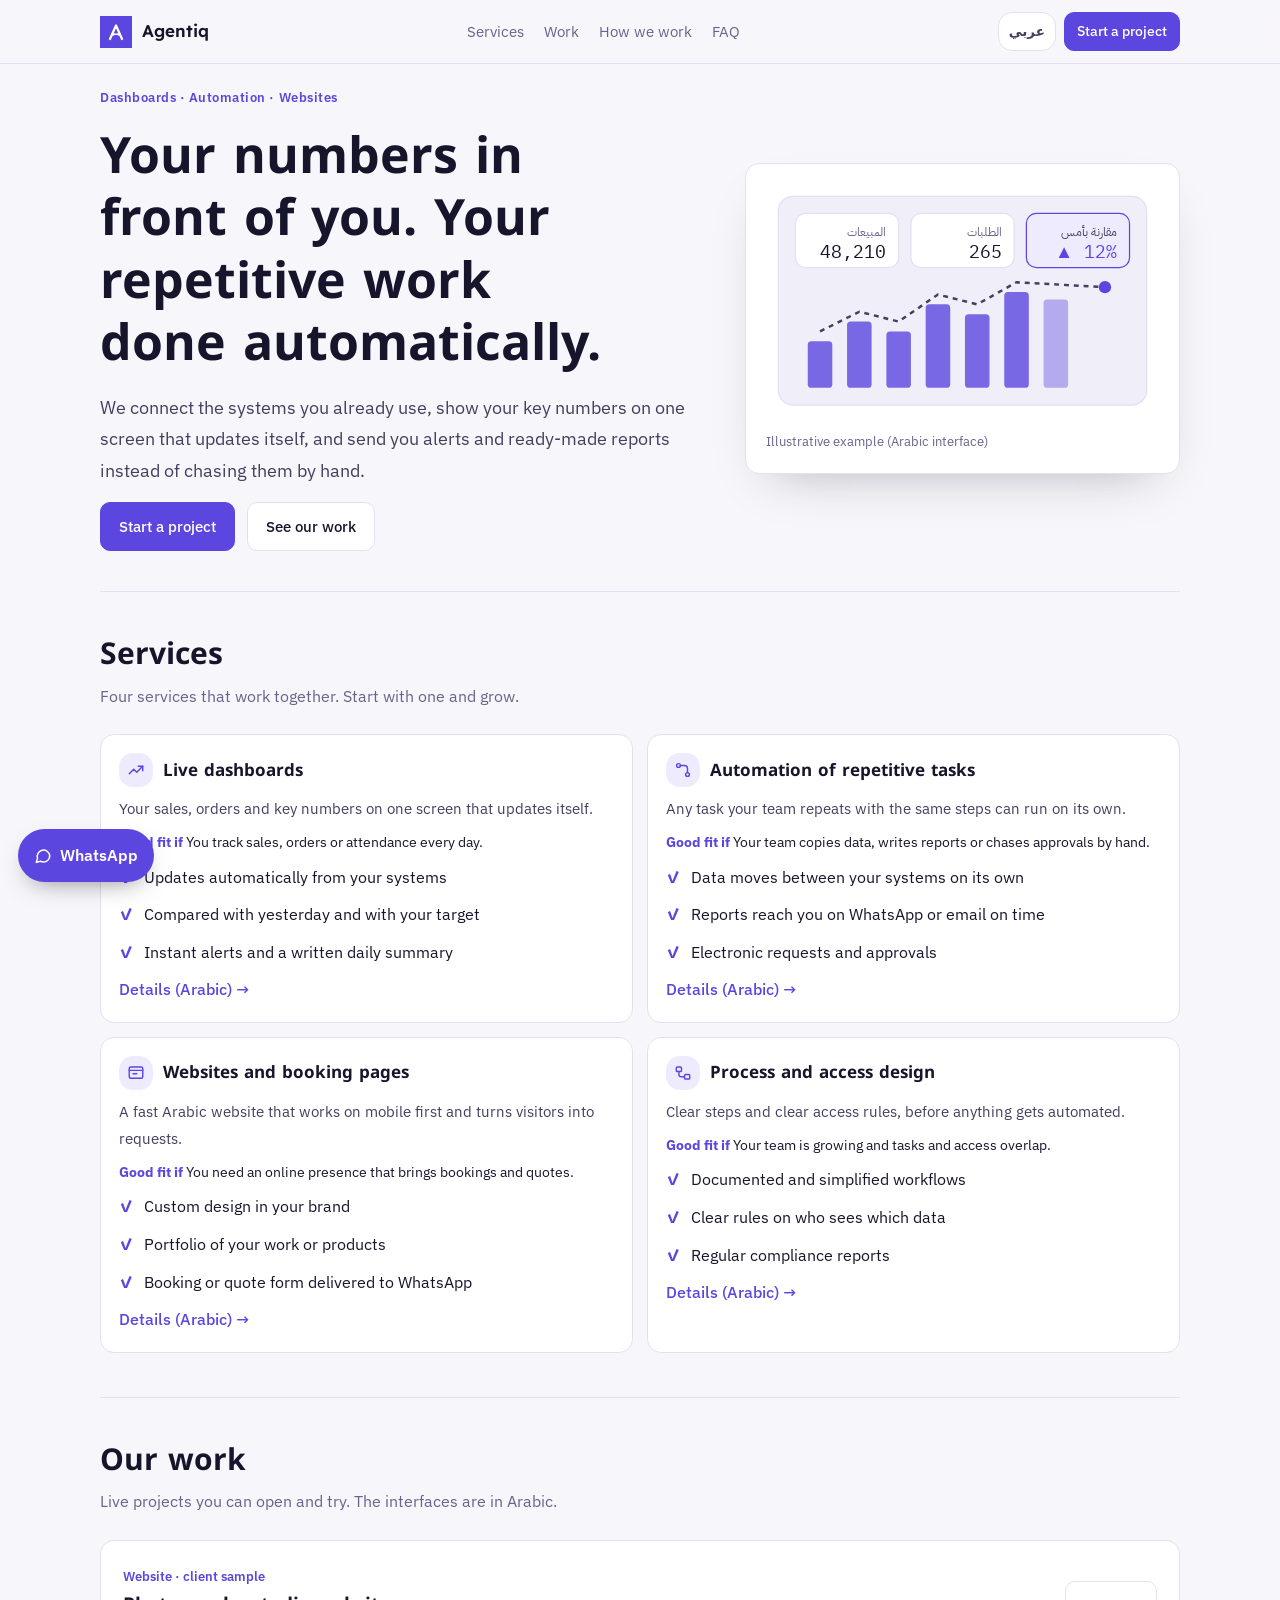
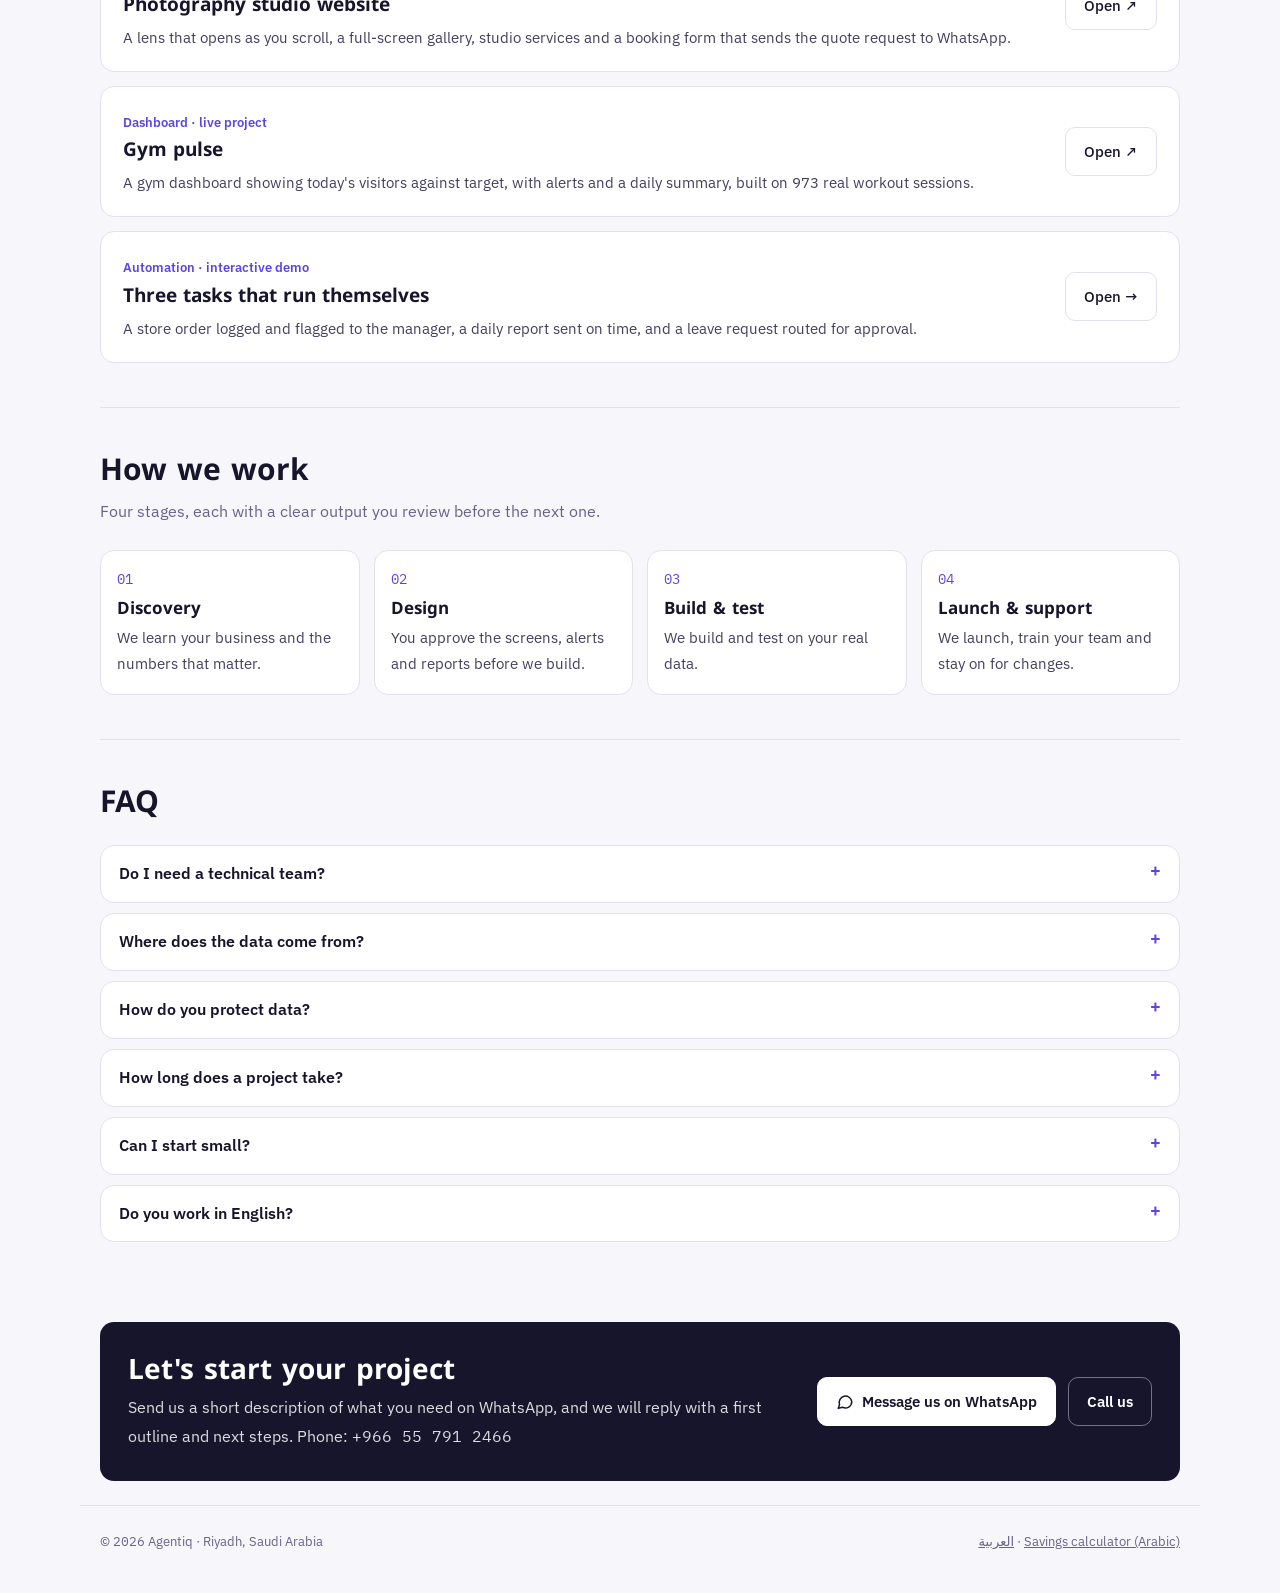
==== commit b2f4564e: "تصميم جديد للموقع كاملاً: خلفية فاتحة، بنفسجي عصري، خط نوتو كوفي، جرافيك أجهزة بدل الصور، تمرير أقصر" ====
--- a/en/index.html
+++ b/en/index.html
@@ -6,12 +6,12 @@
 <title>Agentiq | Live dashboards, automation and websites</title>
 <meta name="description" content="Agentiq builds live dashboards for your business numbers, automates repetitive tasks, and designs websites with booking forms. Based in Riyadh, Saudi Arabia.">
 <link rel="canonical" href="https://sarahalolayan.github.io/en/"><link rel="alternate" hreflang="ar" href="https://sarahalolayan.github.io/"><link rel="alternate" hreflang="en" href="https://sarahalolayan.github.io/en/"><link rel="alternate" hreflang="x-default" href="https://sarahalolayan.github.io/">
-<meta name="theme-color" content="#08131d">
-<link rel="icon" href="data:image/svg+xml,%3Csvg xmlns='http://www.w3.org/2000/svg' viewBox='0 0 32 32'%3E%3Crect width='32' height='32' rx='8' fill='%2308131d'/%3E%3Cpath d='M9 25 L16 8 L23 25' fill='none' stroke='%239ad6c8' stroke-width='3' stroke-linecap='round' stroke-linejoin='round'/%3E%3C/svg%3E">
+<meta name="theme-color" content="#F7F6FB">
+<link rel="icon" href="data:image/svg+xml,%3Csvg xmlns='http://www.w3.org/2000/svg' viewBox='0 0 32 32'%3E%3Crect width='32' height='32' rx='8' fill='%235B47E0'/%3E%3Cpath d='M9 25 L16 8 L23 25' fill='none' stroke='white' stroke-width='3' stroke-linecap='round' stroke-linejoin='round'/%3E%3C/svg%3E">
 <meta property="og:type" content="website"><meta property="og:site_name" content="Agentiq"><meta property="og:locale" content="en_US">
 <meta property="og:url" content="https://sarahalolayan.github.io/en/"><meta property="og:title" content="Agentiq | Live dashboards, automation and websites"><meta property="og:description" content="Agentiq builds live dashboards for your business numbers, automates repetitive tasks, and designs websites with booking forms. Based in Riyadh, Saudi Arabia.">
 <meta property="og:image" content="https://sarahalolayan.github.io/og.png"><meta name="twitter:card" content="summary_large_image">
-<link rel="preconnect" href="https://fonts.googleapis.com"><link rel="preconnect" href="https://fonts.gstatic.com" crossorigin><link rel="stylesheet" href="https://fonts.googleapis.com/css2?family=Amiri:wght@400;700&family=IBM+Plex+Sans+Arabic:wght@300;400;500;600&family=IBM+Plex+Sans:wght@300;400;500;600&family=Readex+Pro:wght@500;600;700&family=IBM+Plex+Mono:wght@400;500&display=swap">
+<link rel="preconnect" href="https://fonts.googleapis.com"><link rel="preconnect" href="https://fonts.gstatic.com" crossorigin><link rel="stylesheet" href="https://fonts.googleapis.com/css2?family=Noto+Kufi+Arabic:wght@500;600;700&family=IBM+Plex+Sans+Arabic:wght@300;400;500;600&family=IBM+Plex+Sans:wght@300;400;500;600&family=Readex+Pro:wght@500;600;700&family=IBM+Plex+Mono:wght@400;500&display=swap">
 <link rel="stylesheet" href="/assets/site.css">
 <script src="/assets/agentiq-config.js" defer></script>
 <script type="application/ld+json">{"@context": "https://schema.org", "@type": "Organization", "name": "Agentiq", "url": "https://sarahalolayan.github.io/en/", "telephone": "+966557912466", "areaServed": "SA", "description": "Live dashboards, automation of repetitive tasks, websites with booking forms, and process design."}</script>
@@ -46,7 +46,7 @@
       <ul class="checks" style="font-size:14px"><li>Data moves between your systems on its own</li><li>Reports reach you on WhatsApp or email on time</li><li>Electronic requests and approvals</li></ul><a href="/services/automation/" hreflang="ar" style="font-weight:500;text-decoration:none">Details (Arabic) →</a></article><article class="tile"><h3><span class="ic"><svg width="18" height="18" viewBox="0 0 24 24" fill="none" stroke="currentColor" stroke-width="1.9" stroke-linecap="round" stroke-linejoin="round" aria-hidden="true"><rect x="3" y="4" width="18" height="15" rx="2"/><path d="M3 8.5h18"/><path d="M8 13h5"/></svg></span>Websites and booking pages</h3><p>A fast Arabic website that works on mobile first and turns visitors into requests.</p><p style="font-size:14px;color:var(--ink)"><b style="color:var(--accent)">Good fit if</b> You need an online presence that brings bookings and quotes.</p>
       <ul class="checks" style="font-size:14px"><li>Custom design in your brand</li><li>Portfolio of your work or products</li><li>Booking or quote form delivered to WhatsApp</li></ul><a href="/services/websites/" hreflang="ar" style="font-weight:500;text-decoration:none">Details (Arabic) →</a></article><article class="tile"><h3><span class="ic"><svg width="18" height="18" viewBox="0 0 24 24" fill="none" stroke="currentColor" stroke-width="1.9" stroke-linecap="round" stroke-linejoin="round" aria-hidden="true"><rect x="3" y="4" width="7" height="6" rx="1.5"/><rect x="14" y="14" width="7" height="6" rx="1.5"/><path d="M6.5 10v4a3 3 0 0 0 3 3H14"/></svg></span>Process and access design</h3><p>Clear steps and clear access rules, before anything gets automated.</p><p style="font-size:14px;color:var(--ink)"><b style="color:var(--accent)">Good fit if</b> Your team is growing and tasks and access overlap.</p>
       <ul class="checks" style="font-size:14px"><li>Documented and simplified workflows</li><li>Clear rules on who sees which data</li><li>Regular compliance reports</li></ul><a href="/services/process/" hreflang="ar" style="font-weight:500;text-decoration:none">Details (Arabic) →</a></article></div></section>
-  <section class="block" id="work"><div class="block-head"><h2>Our work</h2><p>Live projects you can open and try. The interfaces are in Arabic.</p></div><div class="grid"><div class="example"><div><small>Website · client sample</small><h3>Photography studio website</h3><p>A lens that opens as you scroll, a full-screen gallery, studio services and a booking form that sends the quote request to WhatsApp.</p></div><a class="btn" href="https://sarahalolayan.github.io/demos/bahrawi/" target="_blank" rel="noopener">Open ↗</a></div><div class="example"><div><small>Dashboard · live project</small><h3>Gym pulse</h3><p>A gym dashboard showing today's visitors against target, with alerts and a daily summary, built on 973 real workout sessions.</p></div><a class="btn" href="https://sarahalolayan.github.io/nabd-alnadi/" target="_blank" rel="noopener">Open ↗</a></div><div class="example"><div><small>Automation · interactive demo</small><h3>Three tasks that run themselves</h3><p>A store order logged and flagged to the manager, a daily report sent on time, and a leave request routed for approval.</p></div><a class="btn" href="https://sarahalolayan.github.io/#lab">Open →</a></div></div></section>
+  <section class="block" id="work"><div class="block-head"><h2>Our work</h2><p>Live projects you can open and try. The interfaces are in Arabic.</p></div><div class="grid"><div class="example"><div><small>Website · client sample</small><h3>Photography studio website</h3><p>A lens that opens as you scroll, a full-screen gallery, studio services and a booking form that sends the quote request to WhatsApp.</p></div><a class="btn" href="https://sarahalolayan.github.io/demos/studio/" target="_blank" rel="noopener">Open ↗</a></div><div class="example"><div><small>Dashboard · live project</small><h3>Gym pulse</h3><p>A gym dashboard showing today's visitors against target, with alerts and a daily summary, built on 973 real workout sessions.</p></div><a class="btn" href="https://sarahalolayan.github.io/nabd-alnadi/" target="_blank" rel="noopener">Open ↗</a></div><div class="example"><div><small>Automation · interactive demo</small><h3>Three tasks that run themselves</h3><p>A store order logged and flagged to the manager, a daily report sent on time, and a leave request routed for approval.</p></div><a class="btn" href="https://sarahalolayan.github.io/#lab">Open →</a></div></div></section>
   <section class="block" id="how"><div class="block-head"><h2>How we work</h2><p>Four stages, each with a clear output you review before the next one.</p></div><ol class="steps"><li><span class="n">01</span><h3>Discovery</h3><p>We learn your business and the numbers that matter.</p></li><li><span class="n">02</span><h3>Design</h3><p>You approve the screens, alerts and reports before we build.</p></li><li><span class="n">03</span><h3>Build & test</h3><p>We build and test on your real data.</p></li><li><span class="n">04</span><h3>Launch & support</h3><p>We launch, train your team and stay on for changes.</p></li></ol></section>
   <section class="block" id="faq"><div class="block-head"><h2>FAQ</h2></div><div class="faqs"><details class="faq"><summary>Do I need a technical team?</summary><p>No. We build and connect everything; your team just uses the result.</p></details><details class="faq"><summary>Where does the data come from?</summary><p>From the systems you already use: Excel or Google Sheets, your online store (Salla, Zid), point of sale, or a database.</p></details><details class="faq"><summary>How do you protect data?</summary><p>Each user gets only the access they need, and the data stays yours.</p></details><details class="faq"><summary>How long does a project take?</summary><p>It depends on the scope. We set the timeline after the discovery session, before any work starts.</p></details><details class="faq"><summary>Can I start small?</summary><p>Yes. Start with one dashboard or one automated task, then grow.</p></details><details class="faq"><summary>Do you work in English?</summary><p>Yes. We work in Arabic and English. Most of our live samples are in Arabic.</p></details></div></section>
   <div class="band" id="contact"><div><h2>Let's start your project</h2><p>Send us a short description of what you need on WhatsApp, and we will reply with a first outline and next steps. Phone: <span class="num">+966 55 791 2466</span></p></div>
--- a/assets/site.css
+++ b/assets/site.css
@@ -1,29 +1,30 @@
-/* Shared styles for the service pages and the English page, in the home page's look: deep navy, cream text, mint accent, Amiri headings, straight edges. */
+/* Shared styles for the service pages and the English page, in the home page's look: light paper ground, deep ink, emerald accent, Noto Kufi headings, soft rounded corners. */
 [hidden]{display:none!important}
 .sr-only{position:absolute!important;width:1px;height:1px;padding:0;margin:-1px;overflow:hidden;clip:rect(0 0 0 0);white-space:nowrap;border:0}
 :root{
-  --bg:#08131d; --surface:#0d1c28; --sunk:#0a1822; --ink:#f3ece0; --ink-2:#d2cbbf; --muted:#a8a197; --line:#22323d; --grid:#162630;
-  --accent:#9ad6c8; --accent-ink:#0b231f; --accent-soft:#143036; --mint:#9ad6c8; --deep:#102a33; --deep-2:#16343e;
-  --f-display:Amiri,"Noto Naskh Arabic",serif;
+  --bg:#F7F6FB; --surface:#FFFFFF; --sunk:#F0EEF8; --ink:#17152B; --ink-2:#433F5E; --muted:#67638A; --line:#E3E0F0; --grid:#ECEAF5;
+  --accent:#5B47E0; --accent-ink:#FFFFFF; --accent-soft:#EEEBFF; --mint:#EEEBFF; --deep:#5B47E0; --deep-2:#4835C4;
+  --f-display:"Noto Kufi Arabic","IBM Plex Sans Arabic",Tahoma,sans-serif;
   --f-body:"IBM Plex Sans Arabic",Tahoma,"Segoe UI",sans-serif;
   --f-data:"IBM Plex Mono",ui-monospace,Consolas,monospace;
-  color-scheme:dark;
+  --shadow:0 22px 50px -28px rgba(20,33,43,.35);
+  color-scheme:light;
 }
 html[lang="en"]{--f-body:"IBM Plex Sans",system-ui,"Segoe UI",sans-serif}
 
 *{box-sizing:border-box}
 html{scroll-behavior:smooth}
-body{margin:0;background:var(--bg);color:var(--ink);font-family:var(--f-body);font-size:16px;line-height:1.8;font-weight:300}
+body{margin:0;background:var(--bg);color:var(--ink);font-family:var(--f-body);font-size:16px;line-height:1.8}
 .wrap{max-width:1120px;margin-inline:auto;padding-inline:20px}
-h1,h2,h3{font-family:var(--f-display);font-weight:400!important;text-wrap:balance;margin:0;line-height:1.25}
-.tile h3,.steps h3,.faq summary,.others b{font-family:var(--f-display);font-weight:400}
-.tile h3{font-size:21px!important}.steps h3{font-size:22px!important}.faq summary{font-size:19px!important}.others b{font-size:20px}
+h1,h2,h3{font-family:var(--f-display);font-weight:700!important;text-wrap:balance;margin:0;line-height:1.25}
+.tile h3,.steps h3,.others b{font-family:var(--f-display);font-weight:700}
+.tile h3{font-size:17px!important}.steps h3{font-size:17px!important}.others b{font-size:16px}
 p{margin:0}
 a{color:var(--accent)}
 button{font:inherit;color:inherit}
 :focus-visible{outline:2px solid var(--accent);outline-offset:2px}
 .num{font-family:var(--f-data);font-variant-numeric:tabular-nums;direction:ltr;unicode-bidi:isolate}
-.skip{position:absolute;inset-inline-start:12px;top:-60px;background:var(--surface);padding:8px 14px;border-radius:0;z-index:50}
+.skip{position:absolute;inset-inline-start:12px;top:-60px;background:var(--surface);padding:8px 14px;border-radius:14px;z-index:50}
 .skip:focus{top:12px}
 
 /* nav */
@@ -36,12 +37,12 @@
 .links a{color:var(--muted);text-decoration:none}
 .links a:hover,.links a[aria-current="page"]{color:var(--ink)}
 .nav-r{display:flex;gap:8px;align-items:center}
-.icon-btn{width:36px;height:36px;border-radius:0;border:1px solid var(--line);background:var(--surface);display:grid;place-items:center;cursor:pointer}
+.icon-btn{width:36px;height:36px;border-radius:14px;border:1px solid var(--line);background:var(--surface);display:grid;place-items:center;cursor:pointer}
 .menu-btn{display:none}
-.lang{font-size:13.5px;font-weight:600;padding:6px 10px;border:1px solid var(--line);border-radius:0;text-decoration:none;color:var(--ink-2);background:var(--surface)}
+.lang{font-size:13.5px;font-weight:600;padding:6px 10px;border:1px solid var(--line);border-radius:14px;text-decoration:none;color:var(--ink-2);background:var(--surface)}
 
 /* buttons */
-.btn{display:inline-flex;align-items:center;justify-content:center;gap:8px;padding:10px 18px;border-radius:0;border:1px solid var(--line);background:var(--surface);color:var(--ink);text-decoration:none;cursor:pointer;font-weight:500;font-size:15px}
+.btn{display:inline-flex;align-items:center;justify-content:center;gap:8px;padding:10px 18px;border-radius:14px;border:1px solid var(--line);background:var(--surface);color:var(--ink);text-decoration:none;cursor:pointer;font-weight:500;font-size:15px}
 .btn:hover{border-color:var(--ink-2)}
 .btn.primary{background:var(--accent);border-color:var(--accent);color:var(--accent-ink)}
 .btn.primary:hover{filter:brightness(1.06)}
@@ -57,7 +58,7 @@
 .eyebrow{font-size:13px;letter-spacing:.04em;color:var(--accent);font-weight:600}
 .page-hero h1{font-size:clamp(28px,4.4vw,44px);font-weight:700}
 .page-hero p{color:var(--ink-2);font-size:17.5px;max-width:60ch}
-.hero-card{background:var(--surface);border:1px solid var(--line);border-radius:0;padding:20px;display:grid;gap:12px}
+.hero-card{background:var(--surface);border:1px solid var(--line);border-radius:14px;padding:20px;display:grid;gap:12px}
 .hero-card svg{width:100%;height:auto;display:block}
 .hero-card .cap{font-size:13px;color:var(--muted)}
 
@@ -70,42 +71,42 @@
 .g2{grid-template-columns:repeat(2,minmax(0,1fr))}
 .g3{grid-template-columns:repeat(3,minmax(0,1fr))}
 .g4{grid-template-columns:repeat(4,minmax(0,1fr))}
-.tile{background:var(--surface);border:1px solid var(--line);border-radius:0;padding:18px;display:grid;gap:8px;align-content:start}
+.tile{background:var(--surface);border:1px solid var(--line);border-radius:14px;padding:18px;display:grid;gap:8px;align-content:start}
 .tile h3{font-size:16.5px;font-weight:600;display:flex;gap:10px;align-items:center}
 .tile p{color:var(--ink-2);font-size:15px}
-.tile .ic{width:34px;height:34px;border-radius:0;background:var(--accent-soft);color:var(--accent);display:grid;place-items:center;flex:none}
+.tile .ic{width:34px;height:34px;border-radius:14px;background:var(--accent-soft);color:var(--accent);display:grid;place-items:center;flex:none}
 .checks{list-style:none;margin:0;padding:0;display:grid;gap:10px}
 .checks li{display:flex;gap:10px;align-items:baseline;font-size:15.5px}
 .checks li::before{content:"✓";color:var(--accent);font-weight:700;flex:none}
-.example{display:grid;grid-template-columns:minmax(0,1fr) auto;gap:18px;align-items:center;background:var(--surface);border:1px solid var(--line);border-radius:0;padding:20px 22px}
+.example{display:grid;grid-template-columns:minmax(0,1fr) auto;gap:18px;align-items:center;background:var(--surface);border:1px solid var(--line);border-radius:14px;padding:20px 22px}
 .example small{color:var(--accent);font-weight:600;font-size:12.5px}
 .example h3{font-size:19px;font-weight:600;margin-top:4px}
 .example p{color:var(--ink-2);font-size:15px;margin-top:6px}
 .steps{list-style:none;margin:0;padding:0;display:grid;grid-template-columns:repeat(4,minmax(0,1fr));gap:14px;counter-reset:s}
-.steps li{display:grid;gap:6px;padding:16px;border-radius:0;background:var(--sunk);border:1px solid var(--line)}
+.steps li{display:grid;gap:6px;padding:16px;border-radius:14px;background:var(--sunk);border:1px solid var(--line)}
 .steps .n{font-family:var(--f-data);color:var(--accent);font-size:14px}
 .steps h3{font-size:16px;font-weight:600}
 .steps p{font-size:14.5px;color:var(--ink-2)}
 .faqs{display:grid;gap:10px}
-.faq{background:var(--surface);border:1px solid var(--line);border-radius:0;padding:14px 18px}
+.faq{background:var(--surface);border:1px solid var(--line);border-radius:14px;padding:14px 18px}
 .faq summary{cursor:pointer;font-weight:600;font-size:15.5px;list-style:none;display:flex;justify-content:space-between;gap:12px}
 .faq summary::-webkit-details-marker{display:none}
 .faq summary::after{content:"+";color:var(--accent);font-family:var(--f-data);font-size:18px;line-height:1}
 .faq[open] summary::after{content:"−"}
 .faq p{margin-top:8px;color:var(--ink-2);font-size:15px}
-.band{border-radius:0;padding:30px 28px;background:radial-gradient(120% 90% at 100% 0%,var(--deep-2),var(--deep));color:#fff;display:grid;grid-template-columns:minmax(0,1fr) auto;gap:20px;align-items:center;margin-block:36px 24px}
+.band{border-radius:14px;padding:30px 28px;background:radial-gradient(120% 90% at 100% 0%,var(--deep-2),var(--deep));color:#fff;display:grid;grid-template-columns:minmax(0,1fr) auto;gap:20px;align-items:center;margin-block:36px 24px}
 .band h2{font-size:clamp(21px,2.8vw,28px)}
 .band p{opacity:.85;margin-top:6px}
 .band .btn{background:var(--mint);border-color:var(--mint);color:#123C38;font-weight:600}
 .band .btn.ghost{background:transparent;color:#fff;border-color:rgba(255,255,255,.35)}
 .others{display:grid;grid-template-columns:repeat(3,minmax(0,1fr));gap:12px}
-.others a{display:grid;gap:2px;padding:14px 16px;border-radius:0;border:1px solid var(--line);background:var(--surface);text-decoration:none;color:var(--ink)}
+.others a{display:grid;gap:2px;padding:14px 16px;border-radius:14px;border:1px solid var(--line);background:var(--surface);text-decoration:none;color:var(--ink)}
 .others a:hover{border-color:var(--accent)}
 .others b{font-weight:600}
 .others small{color:var(--muted)}
 footer{padding-block:24px 40px;color:var(--muted);font-size:13px;border-top:1px solid var(--line);display:flex;justify-content:space-between;gap:12px;flex-wrap:wrap}
 footer a{color:var(--muted)}
-.fab{position:fixed;inset-inline-start:18px;bottom:calc(18px + env(safe-area-inset-bottom,0px));z-index:30;display:flex;align-items:center;gap:8px;padding:12px 16px;border-radius:0;background:var(--accent);color:var(--accent-ink);text-decoration:none;font-weight:600;box-shadow:0 10px 26px -12px rgba(0,0,0,.5)}
+.fab{position:fixed;inset-inline-start:18px;bottom:calc(18px + env(safe-area-inset-bottom,0px));z-index:30;display:flex;align-items:center;gap:8px;padding:12px 16px;border-radius:14px;background:var(--accent);color:var(--accent-ink);text-decoration:none;font-weight:600;box-shadow:0 10px 26px -12px rgba(0,0,0,.5)}
 
 @media (max-width:900px){
   .page-hero{grid-template-columns:minmax(0,1fr)}
@@ -125,15 +126,17 @@
 }
 @media (prefers-reduced-motion:reduce){*{animation:none!important;transition:none!important}html{scroll-behavior:auto}}
 
-/* home-page finishing touches */
-.nav .btn.primary{background:transparent;color:var(--ink);border-color:rgba(243,236,224,.25)}
-.nav .btn.primary:hover{background:var(--ink);color:#111}
+/* light finishing touches */
+.nav{background:color-mix(in srgb,var(--bg) 88%,transparent)!important}
+.nav .btn.primary{background:var(--accent);color:var(--accent-ink);border-color:var(--accent)}
 #theme{display:none}
-.page-hero h1{font-size:clamp(38px,5.6vw,70px)}
-.eyebrow{font-weight:400}
-.tile,.example,.faq,.others a,.hero-card{background:transparent}
-.steps li{background:transparent;border:0;border-top:1px solid var(--line);padding-inline:0}
-.band{background:var(--surface);border:1px solid var(--line)}
-.band .btn{background:var(--mint);border-color:var(--mint);color:var(--accent-ink)}
-.fab{background:var(--mint);color:var(--accent-ink)}
-::selection{background:var(--mint);color:var(--accent-ink)}
+.mark{background:var(--accent)!important;color:#fff!important;border:0!important}
+.page-hero h1{font-size:clamp(30px,4.4vw,50px)}
+.hero-card{box-shadow:var(--shadow);background:var(--surface)}
+.tile,.example,.faq,.others a{background:var(--surface)}
+.steps li{background:var(--surface);border:1px solid var(--line);padding-inline:16px}
+.band{background:var(--ink);color:#fff;border:0}
+.band .btn{background:#fff;border-color:#fff;color:var(--ink)}
+.band .btn.ghost{background:transparent;color:#fff;border-color:rgba(255,255,255,.4)}
+.fab{background:var(--accent);color:#fff;border-radius:99px}
+.btn{border-radius:10px}
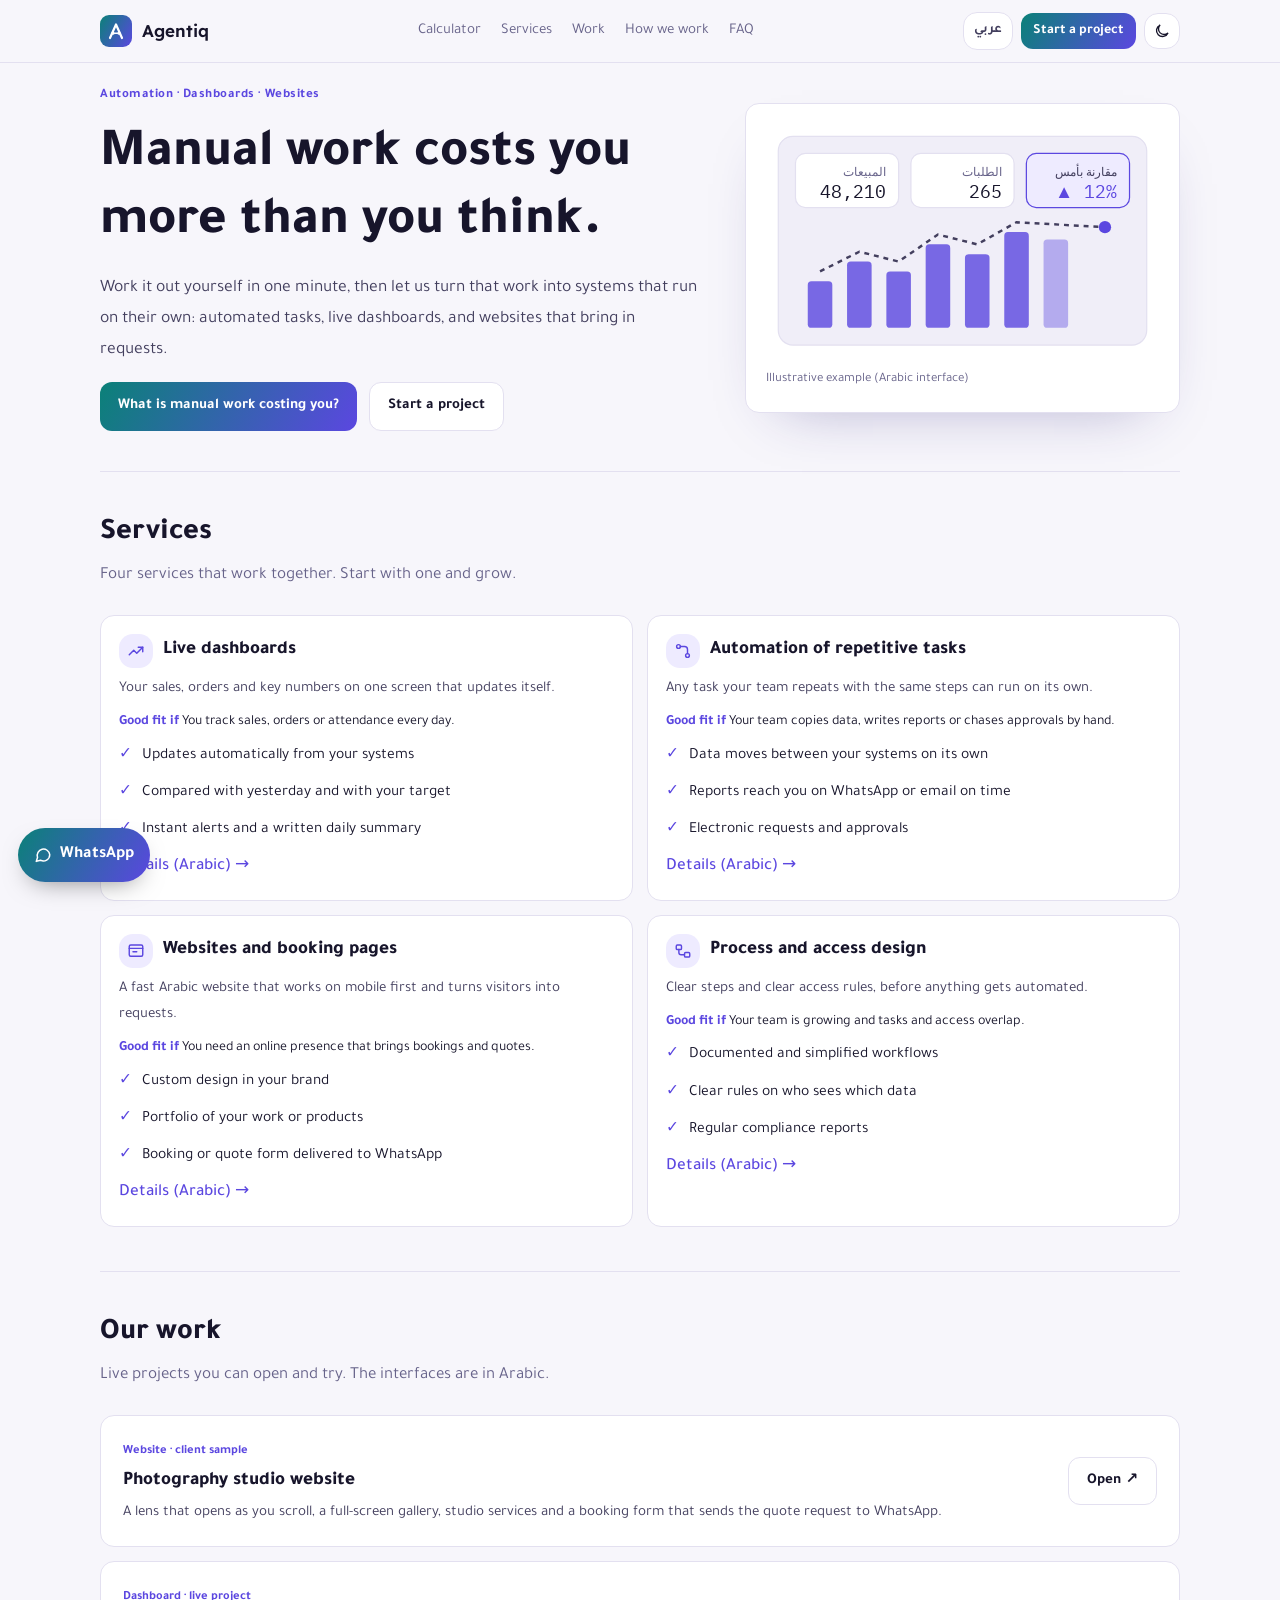
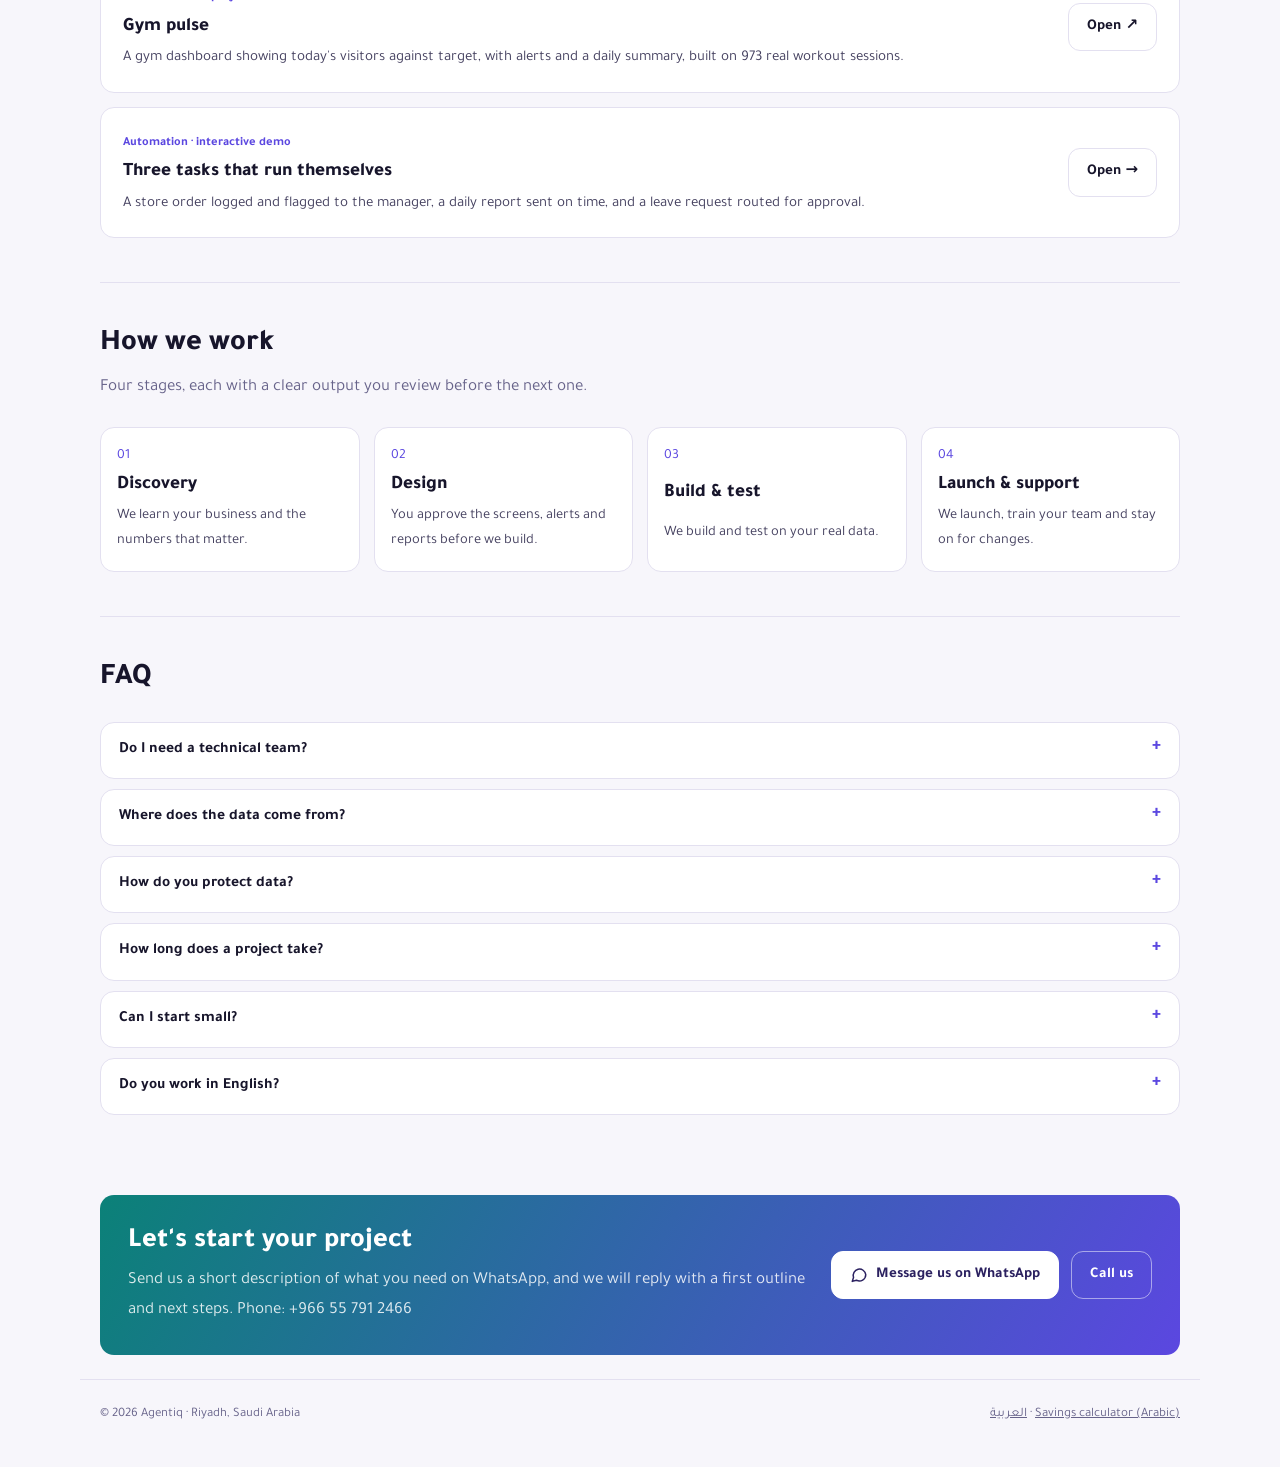
==== commit 78054612: "أرقام افتراضية واقعية مع شرح الافتراضات، سطر تعريف بـAgentiq، توحيد الصفحات الفرعية (تجوّل، التدرّج،" ====
--- a/en/index.html
+++ b/en/index.html
@@ -6,12 +6,13 @@
 <title>Agentiq | Live dashboards, automation and websites</title>
 <meta name="description" content="Agentiq builds live dashboards for your business numbers, automates repetitive tasks, and designs websites with booking forms. Based in Riyadh, Saudi Arabia.">
 <link rel="canonical" href="https://sarahalolayan.github.io/en/"><link rel="alternate" hreflang="ar" href="https://sarahalolayan.github.io/"><link rel="alternate" hreflang="en" href="https://sarahalolayan.github.io/en/"><link rel="alternate" hreflang="x-default" href="https://sarahalolayan.github.io/">
-<meta name="theme-color" content="#F7F6FB">
+<meta name="theme-color" content="#F7F6FB" media="(prefers-color-scheme: light)">
+<meta name="theme-color" content="#14122A" media="(prefers-color-scheme: dark)">
 <link rel="icon" href="data:image/svg+xml,%3Csvg xmlns='http://www.w3.org/2000/svg' viewBox='0 0 32 32'%3E%3Crect width='32' height='32' rx='8' fill='%235B47E0'/%3E%3Cpath d='M9 25 L16 8 L23 25' fill='none' stroke='white' stroke-width='3' stroke-linecap='round' stroke-linejoin='round'/%3E%3C/svg%3E">
 <meta property="og:type" content="website"><meta property="og:site_name" content="Agentiq"><meta property="og:locale" content="en_US">
 <meta property="og:url" content="https://sarahalolayan.github.io/en/"><meta property="og:title" content="Agentiq | Live dashboards, automation and websites"><meta property="og:description" content="Agentiq builds live dashboards for your business numbers, automates repetitive tasks, and designs websites with booking forms. Based in Riyadh, Saudi Arabia.">
 <meta property="og:image" content="https://sarahalolayan.github.io/og.png"><meta name="twitter:card" content="summary_large_image">
-<link rel="preconnect" href="https://fonts.googleapis.com"><link rel="preconnect" href="https://fonts.gstatic.com" crossorigin><link rel="stylesheet" href="https://fonts.googleapis.com/css2?family=Noto+Kufi+Arabic:wght@500;600;700&family=IBM+Plex+Sans+Arabic:wght@300;400;500;600&family=IBM+Plex+Sans:wght@300;400;500;600&family=Readex+Pro:wght@500;600;700&family=IBM+Plex+Mono:wght@400;500&display=swap">
+<link rel="preconnect" href="https://fonts.googleapis.com"><link rel="preconnect" href="https://fonts.gstatic.com" crossorigin><link rel="stylesheet" href="https://fonts.googleapis.com/css2?family=Tajawal:wght@400;500;700;800&family=Readex+Pro:wght@500;600;700&family=IBM+Plex+Mono:wght@400;500&display=swap">
 <link rel="stylesheet" href="/assets/site.css">
 <script src="/assets/agentiq-config.js" defer></script>
 <script type="application/ld+json">{"@context": "https://schema.org", "@type": "Organization", "name": "Agentiq", "url": "https://sarahalolayan.github.io/en/", "telephone": "+966557912466", "areaServed": "SA", "description": "Live dashboards, automation of repetitive tasks, websites with booking forms, and process design."}</script>
@@ -20,7 +21,7 @@
 <a class="skip" href="#main">Skip to content</a>
 <nav class="nav"><div class="wrap nav-in">
   <a class="brand" href="/en/" aria-label="Agentiq home"><span class="mark" aria-hidden="true"><svg width="20" height="20" viewBox="0 0 20 20" fill="none" stroke="currentColor" stroke-width="2.2" stroke-linecap="round" stroke-linejoin="round"><path d="M4 17 L10 3.5 L16 17"/><circle cx="7" cy="12.2" r="1.6" fill="currentColor" stroke="none"/><circle cx="13" cy="12.2" r="1.6" fill="currentColor" stroke="none"/><path d="M8.6 12.2 H11.4" stroke-width="1.6"/></svg></span><span>Agentiq</span></a>
-  <div class="links" id="links"><a href="#services">Services</a><a href="#work">Work</a><a href="#how">How we work</a><a href="#faq">FAQ</a></div>
+  <div class="links" id="links"><a href="/en/calculator/">Calculator</a><a href="#services">Services</a><a href="#work">Work</a><a href="#how">How we work</a><a href="#faq">FAQ</a></div>
   <div class="nav-r"><a class="lang" href="/" lang="ar" hreflang="ar">عربي</a><a class="btn primary sm" href="#contact">Start a project</a>
     <button class="icon-btn" id="theme" type="button" aria-label="Toggle light and dark mode"><svg width="18" height="18" viewBox="0 0 24 24" fill="none" stroke="currentColor" stroke-width="1.8"><path d="M20 14.5A8 8 0 1 1 9.5 4a6.5 6.5 0 0 0 10.5 10.5z"/></svg></button>
     <button class="icon-btn menu-btn" id="menu" type="button" aria-label="Menu" aria-expanded="false" aria-controls="links"><svg width="18" height="18" viewBox="0 0 24 24" fill="none" stroke="currentColor" stroke-width="1.8" stroke-linecap="round"><path d="M4 7h16M4 12h16M4 17h16"/></svg></button></div>
@@ -28,10 +29,10 @@
 <main class="wrap" id="main" tabindex="-1">
   <header class="page-hero">
     <div class="txt">
-      <span class="eyebrow">Dashboards · Automation · Websites</span>
-      <h1>Your numbers in front of you. Your repetitive work done automatically.</h1>
-      <p>We connect the systems you already use, show your key numbers on one screen that updates itself, and send you alerts and ready-made reports instead of chasing them by hand.</p>
-      <div class="cta-row"><a class="btn primary" href="#contact">Start a project</a><a class="btn" href="#work">See our work</a></div>
+      <span class="eyebrow">Automation · Dashboards · Websites</span>
+      <h1>Manual work costs you more than you think.</h1>
+      <p>Work it out yourself in one minute, then let us turn that work into systems that run on their own: automated tasks, live dashboards, and websites that bring in requests.</p>
+      <div class="cta-row"><a class="btn primary" href="/en/calculator/">What is manual work costing you?</a><a class="btn" href="#contact">Start a project</a></div>
     </div>
     <div class="hero-card"><svg viewBox="0 0 320 190" aria-hidden="true"><rect x="10" y="10" width="300" height="170" rx="12" fill="var(--sunk)" stroke="var(--line)"/>
   <rect x="24" y="24" width="84" height="44" rx="8" fill="var(--surface)" stroke="var(--line)"/><text x="98" y="42" text-anchor="end" font-size="10" fill="var(--muted)" font-family="IBM Plex Sans Arabic">المبيعات</text><text x="98" y="60" text-anchor="end" font-size="15" fill="var(--ink)" font-family="IBM Plex Mono">48,210</text>
--- a/assets/site.css
+++ b/assets/site.css
@@ -1,24 +1,33 @@
-/* Shared styles for the service pages and the English page, in the home page's look: light paper ground, deep ink, emerald accent, Noto Kufi headings, soft rounded corners. */
+/* Shared styles for the service pages and the English page, in the home page's look: Tajawal, teal-to-purple gradient, light by default with a matching dark mode. */
 [hidden]{display:none!important}
 .sr-only{position:absolute!important;width:1px;height:1px;padding:0;margin:-1px;overflow:hidden;clip:rect(0 0 0 0);white-space:nowrap;border:0}
 :root{
   --bg:#F7F6FB; --surface:#FFFFFF; --sunk:#F0EEF8; --ink:#17152B; --ink-2:#433F5E; --muted:#67638A; --line:#E3E0F0; --grid:#ECEAF5;
-  --accent:#5B47E0; --accent-ink:#FFFFFF; --accent-soft:#EEEBFF; --mint:#EEEBFF; --deep:#5B47E0; --deep-2:#4835C4;
-  --f-display:"Noto Kufi Arabic","IBM Plex Sans Arabic",Tahoma,sans-serif;
-  --f-body:"IBM Plex Sans Arabic",Tahoma,"Segoe UI",sans-serif;
-  --f-data:"IBM Plex Mono",ui-monospace,Consolas,monospace;
-  --shadow:0 22px 50px -28px rgba(20,33,43,.35);
+  --accent:#5B47E0; --accent-ink:#FFFFFF; --accent-soft:#EEEBFF; --mint:#EEEBFF; --deep:#5B47E0; --deep-2:#0B8178;
+  --grad:linear-gradient(120deg,#0B8178 0%,#5B47E0 100%);
+  --f-display:"Tajawal","IBM Plex Sans Arabic",Tahoma,sans-serif;
+  --f-body:"Tajawal","IBM Plex Sans Arabic",Tahoma,"Segoe UI",sans-serif;
+  --f-data:"Tajawal","IBM Plex Sans Arabic",sans-serif;
+  --shadow:0 24px 60px -36px rgba(43,32,120,.4);
   color-scheme:light;
 }
-html[lang="en"]{--f-body:"IBM Plex Sans",system-ui,"Segoe UI",sans-serif}
+@media (prefers-color-scheme: dark){:root:not([data-theme="light"]){
+  --bg:#14122A; --surface:#1D1A38; --sunk:#232046; --ink:#EEEBFA; --ink-2:#C9C4E6; --muted:#A39EC7; --line:#302C57; --grid:#2A2650;
+  --accent:#8B7BFF; --accent-ink:#14122A; --accent-soft:#2A2557; --mint:#2A2557; --deep:#6A57EA; --deep-2:#127A72;
+  --grad:linear-gradient(120deg,#127A72 0%,#6A57EA 100%); --shadow:0 24px 60px -30px rgba(0,0,0,.6); color-scheme:dark}}
+:root[data-theme="dark"]{
+  --bg:#14122A; --surface:#1D1A38; --sunk:#232046; --ink:#EEEBFA; --ink-2:#C9C4E6; --muted:#A39EC7; --line:#302C57; --grid:#2A2650;
+  --accent:#8B7BFF; --accent-ink:#14122A; --accent-soft:#2A2557; --mint:#2A2557; --deep:#6A57EA; --deep-2:#127A72;
+  --grad:linear-gradient(120deg,#127A72 0%,#6A57EA 100%); --shadow:0 24px 60px -30px rgba(0,0,0,.6); color-scheme:dark}
+html[lang="en"]{--f-body:"Tajawal",system-ui,"Segoe UI",sans-serif;--f-display:"Tajawal",system-ui,sans-serif}
 
 *{box-sizing:border-box}
 html{scroll-behavior:smooth}
-body{margin:0;background:var(--bg);color:var(--ink);font-family:var(--f-body);font-size:16px;line-height:1.8}
+body{margin:0;background:var(--bg);color:var(--ink);font-family:var(--f-body);font-size:17px;line-height:1.75}
 .wrap{max-width:1120px;margin-inline:auto;padding-inline:20px}
-h1,h2,h3{font-family:var(--f-display);font-weight:700!important;text-wrap:balance;margin:0;line-height:1.25}
+h1,h2,h3{font-family:var(--f-display);font-weight:800!important;text-wrap:balance;margin:0;line-height:1.25}
 .tile h3,.steps h3,.others b{font-family:var(--f-display);font-weight:700}
-.tile h3{font-size:17px!important}.steps h3{font-size:17px!important}.others b{font-size:16px}
+.tile h3{font-size:19px!important}.steps h3{font-size:19px!important}.others b{font-size:18px}
 p{margin:0}
 a{color:var(--accent)}
 button{font:inherit;color:inherit}
@@ -126,17 +135,20 @@
 }
 @media (prefers-reduced-motion:reduce){*{animation:none!important;transition:none!important}html{scroll-behavior:auto}}
 
-/* light finishing touches */
-.nav{background:color-mix(in srgb,var(--bg) 88%,transparent)!important}
-.nav .btn.primary{background:var(--accent);color:var(--accent-ink);border-color:var(--accent)}
-#theme{display:none}
-.mark{background:var(--accent)!important;color:#fff!important;border:0!important}
-.page-hero h1{font-size:clamp(30px,4.4vw,50px)}
+/* finishing touches, matching the home page */
+.nav{background:color-mix(in srgb,var(--bg) 86%,transparent)!important}
+.nav .btn.primary,.btn.primary{background:var(--grad);color:#fff;border:0}
+.btn.primary:hover{filter:brightness(1.08)}
+.mark{background:var(--grad)!important;color:#fff!important;border:0!important;border-radius:9px!important}
+.page-hero h1{font-size:clamp(32px,4.8vw,54px)}
+.eyebrow{color:var(--accent);font-weight:700}
 .hero-card{box-shadow:var(--shadow);background:var(--surface)}
 .tile,.example,.faq,.others a{background:var(--surface)}
 .steps li{background:var(--surface);border:1px solid var(--line);padding-inline:16px}
-.band{background:var(--ink);color:#fff;border:0}
-.band .btn{background:#fff;border-color:#fff;color:var(--ink)}
-.band .btn.ghost{background:transparent;color:#fff;border-color:rgba(255,255,255,.4)}
-.fab{background:var(--accent);color:#fff;border-radius:99px}
-.btn{border-radius:10px}
+.band{background:var(--grad);color:#fff;border:0}
+.band .btn{background:#fff;border-color:#fff;color:#2b2160}
+.band .btn.ghost{background:transparent;color:#fff;border-color:rgba(255,255,255,.5)}
+.fab{background:var(--grad);color:#fff;border-radius:99px}
+.btn{border-radius:12px;font-weight:700}
+.tile .ic{background:var(--accent-soft);color:var(--accent)}
+.checks li::before{color:var(--accent)}
